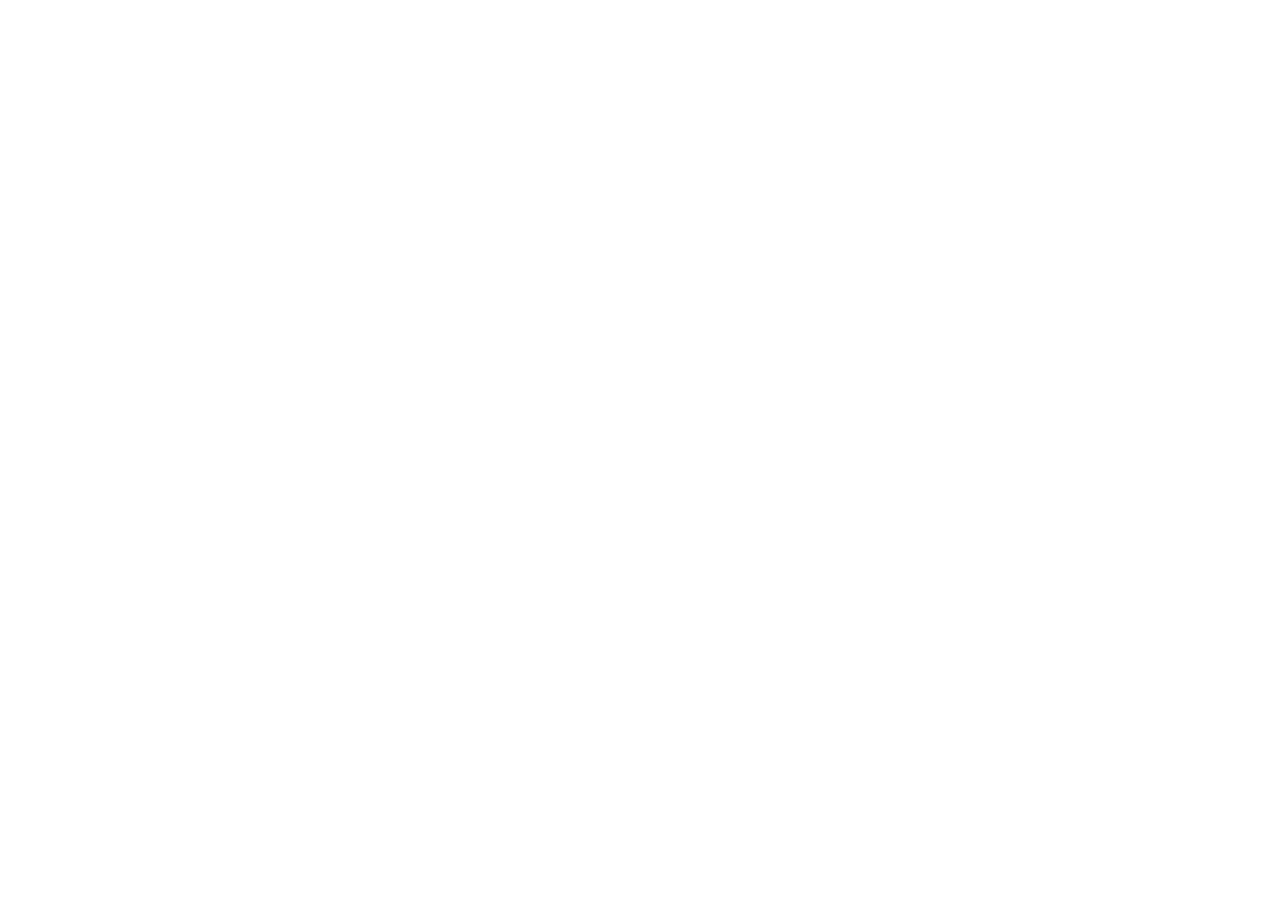
==== index.html @ d8bc6f95 "Deploy canvas prototype" ====
<!doctype html>
<html lang="zh-CN">
  <head>
    <meta charset="UTF-8" />
    <meta name="viewport" content="width=device-width, initial-scale=1.0" />
    <title>画布 2 期 · React 工作台原型</title>
    <meta name="description" content="画布 2 期高保真 React 原型" />
    <script type="module" crossorigin src="/canvas-v2-react-workbench-pages/assets/index-BfVhl6rV.js"></script>
    <link rel="stylesheet" crossorigin href="/canvas-v2-react-workbench-pages/assets/index-CWLqQae0.css">
  </head>
  <body>
    <div id="root"></div>
  </body>
</html>
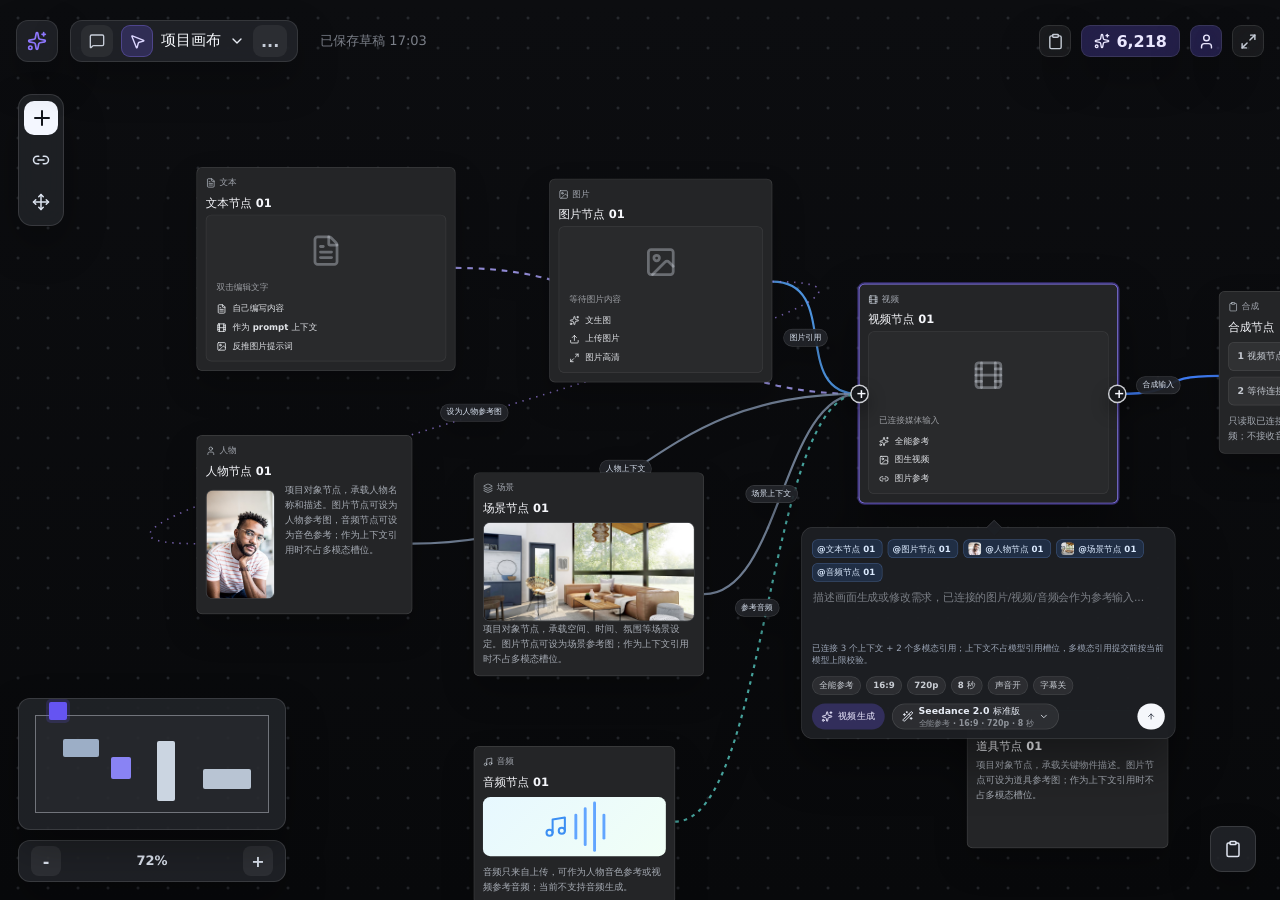
==== commit b9cd2ef3: "Update canvas workbench prototype" ====
--- a/index.html
+++ b/index.html
@@ -5,8 +5,8 @@
     <meta name="viewport" content="width=device-width, initial-scale=1.0" />
     <title>画布 2 期 · React 工作台原型</title>
     <meta name="description" content="画布 2 期高保真 React 原型" />
-    <script type="module" crossorigin src="/canvas-v2-react-workbench-pages/assets/index-BfVhl6rV.js"></script>
-    <link rel="stylesheet" crossorigin href="/canvas-v2-react-workbench-pages/assets/index-CWLqQae0.css">
+    <script type="module" crossorigin src="/assets/index-BHJrNZC6.js"></script>
+    <link rel="stylesheet" crossorigin href="/assets/index-3wRZUeQw.css">
   </head>
   <body>
     <div id="root"></div>
--- a/assets/index-3wRZUeQw.css
+++ b/assets/index-3wRZUeQw.css
@@ -0,0 +1 @@
+:root{color:#172033;background:#f4f8ff;font-family:Inter,PingFang SC,Microsoft YaHei,system-ui,-apple-system,sans-serif;font-synthesis:none;text-rendering:geometricPrecision;-webkit-font-smoothing:antialiased}*{box-sizing:border-box}body{margin:0;overflow:hidden}button,textarea{font:inherit}button{border:0;cursor:pointer}.app-shell{width:100vw;height:100vh;background:radial-gradient(circle at 20px 20px,rgba(126,150,184,.18) 1.5px,transparent 2px) 0 0 / 34px 34px,linear-gradient(180deg,#f9fbff,#f4f8ff 52%,#eef5ff);overflow:hidden}.node-sidebar{position:fixed;z-index:60;inset:0 auto 0 0;width:256px;display:flex;flex-direction:column;padding:14px 12px;color:#dbe5f3;background:#171c26f5;border-right:1px solid rgba(255,255,255,.08);box-shadow:18px 0 42px #1b233129}.sidebar-head{display:flex;align-items:center;gap:10px;min-height:46px}.sidebar-logo{display:grid;place-items:center;width:36px;height:36px;border-radius:10px;color:#fff;background:linear-gradient(135deg,#8a6aff,#4f8bf5)}.sidebar-head strong,.sidebar-head span{display:block}.sidebar-head strong{color:#fff;font-size:14px}.sidebar-head span{margin-top:2px;color:#8996ac;font-size:12px}.sidebar-tabs{display:grid;grid-template-columns:1fr 1fr;gap:6px;margin:12px 0;padding:4px;border-radius:10px;background:#ffffff0f}.sidebar-tabs button{height:30px;border-radius:8px;color:#aeb9cc;background:transparent;font-weight:800}.sidebar-tabs button.active{color:#fff;background:#ffffff21}.sidebar-filter{display:flex;align-items:center;gap:8px;height:34px;color:#8996ac;font-size:12px}.sidebar-filter span{flex:1;font-weight:800}.sidebar-filter button{display:grid;place-items:center;min-width:28px;height:28px;border-radius:8px;color:#cbd5e1;background:#ffffff0f;font-size:12px;font-weight:800}.node-list{display:grid;gap:4px;min-height:0;overflow:auto;padding:6px 0}.node-list-group{display:grid;gap:4px;padding:6px 0 10px;border-bottom:1px solid rgba(255,255,255,.08)}.node-list-group:last-child{border-bottom:0}.node-list-group header{display:flex;align-items:center;justify-content:space-between;gap:8px;min-height:26px;padding:0 8px;color:#7f8ba2}.node-list-group header strong{color:#d8e2f0;font-size:12px}.node-list-group header small{min-width:0;overflow:hidden;white-space:nowrap;text-overflow:ellipsis;font-size:11px}.node-list button{display:flex;align-items:center;gap:9px;min-height:38px;padding:0 10px;border-radius:9px;color:#cbd5e1;background:transparent;text-align:left;font-size:13px;font-weight:800}.node-list button span{min-width:0;overflow:hidden;white-space:nowrap;text-overflow:ellipsis}.node-list button:hover{background:#ffffff14}.node-list button.active{color:#fff;background:#685cff47}.sidebar-foot{margin-top:auto;padding:12px 4px 4px;color:#8996ac;font-size:12px;text-align:right}.top-bar{position:fixed;z-index:50;top:16px;left:274px;right:18px;height:46px;display:flex;align-items:center;gap:12px;pointer-events:none}.brand-mark,.top-actions button,.project-switcher,.saved-state{pointer-events:auto}.brand-mark{display:grid;place-items:center;width:42px;height:42px;border-radius:12px;color:#7758ff;background:#ffffffe6;border:1px solid rgba(203,213,229,.86);box-shadow:0 12px 30px #5d759a1f}.project-switcher{display:flex;align-items:center;gap:8px;height:42px;padding:4px 10px;border-radius:12px;color:#23324c;background:#ffffffeb;border:1px solid rgba(203,213,229,.95);box-shadow:0 12px 30px #526a8f1a}.project-switcher strong{max-width:280px;white-space:nowrap;overflow:hidden;text-overflow:ellipsis;font-size:15px;font-weight:700}.project-switcher button,.top-actions button{display:grid;place-items:center;height:32px;min-width:32px;border-radius:9px;color:#64748b;background:#f8fbff}.project-switcher .canvas-active{color:#5f48ed;background:#eef0ff;box-shadow:inset 0 0 0 1px #d6dcff}.project-switcher .more{padding:0 8px;font-weight:700}.saved-state{padding:0 10px;color:#91a0b8;font-size:13px}.top-actions{margin-left:auto;display:flex;align-items:center;gap:10px;pointer-events:auto}.top-actions button{background:#fffffff0;border:1px solid rgba(203,213,229,.9);box-shadow:0 12px 26px #526a8f1a}.top-actions .credit{display:flex;gap:6px;min-width:92px;padding:0 12px;color:#7659f6;font-weight:700}.top-actions .avatar{color:#fff;background:linear-gradient(135deg,#8a6aff,#6d48ec)}.canvas-shell{position:fixed;inset:0;overflow:auto}.canvas-world{position:relative;margin:96px 0 0 336px}.create-button{position:fixed;z-index:40;left:282px;top:114px;display:grid;place-items:center;width:48px;height:48px;border-radius:14px;color:#fff;background:#3076e5;box-shadow:0 18px 38px #3076e547}.edge-layer,.edge-actions{position:absolute;inset:0;overflow:visible}.edge-layer{z-index:1;pointer-events:none}.edge-actions{z-index:8;pointer-events:none}.edge-path{fill:none;stroke:#93a5c4;stroke-width:2.1;opacity:.68;filter:drop-shadow(0 6px 12px rgba(84,99,127,.12))}.edge-path.context{stroke:#86a0c5}.edge-path.prompt{stroke:#7f8cff;stroke-dasharray:8 8}.edge-path.reference{stroke:#5fa8ff}.edge-path.object-link{stroke:#a98cff;stroke-dasharray:2 8}.edge-path.video-reference{stroke:#5fa8ff;stroke-dasharray:10 6}.edge-path.audio{stroke:#56b8bd;stroke-dasharray:5 7}.edge-path.compose{stroke:#557ee8;stroke-width:3}.edge-path.is-related{opacity:1;stroke-width:3}.edge-chip{position:absolute;display:inline-flex;align-items:center;gap:6px;transform:translate(-50%,-50%);pointer-events:none}.edge-chip span{max-width:128px;padding:4px 8px;border-radius:999px;color:#42536d;background:#fffffff0;border:1px solid #c8d5ea;box-shadow:0 10px 24px #4f699124;font-size:11px;font-weight:800;overflow:hidden;white-space:nowrap;text-overflow:ellipsis}.edge-action{position:static;display:grid;place-items:center;width:22px;height:22px;margin:0;border-radius:999px;color:#52709a;background:#fffffff5;border:1px solid #c8d5ea;box-shadow:0 10px 24px #4f699124;pointer-events:auto;opacity:0;transition:opacity .15s ease,transform .15s ease}.canvas-world:hover .edge-action{opacity:1}.edge-action:hover{transform:scale(1.12);color:#e25050}.canvas-node{position:absolute;z-index:10;min-height:218px;padding:14px;border-radius:12px;background:#fffffff5;border:1px solid rgba(203,213,229,.95);box-shadow:0 18px 40px #576b8b21;transition:box-shadow .18s ease,transform .18s ease,border-color .18s ease}.canvas-node:hover{transform:translateY(-1px);box-shadow:0 24px 50px #576b8b2e}.canvas-node.selected{border-color:#6a5cff;box-shadow:0 0 0 2px #6a5cff29,0 24px 58px #576b8b33}.canvas-node.text{min-height:250px}.canvas-node.text.editing{background:#151617;border-color:#ffffffb8;box-shadow:0 0 0 2px #ffffff29,0 24px 58px #1b202b42}.canvas-node.text.editing header,.canvas-node.text.editing h3,.canvas-node.text.editing .node-type{color:#edf2f7}.canvas-node.text.editing .node-meta span{color:#c7d2e3;background:#ffffff1a}.canvas-node.connecting{border-color:#3076e5;box-shadow:0 0 0 3px #3076e52e,0 24px 58px #576b8b33}.canvas-node header{display:flex;align-items:center;justify-content:space-between;gap:10px;color:#5e6d86;font-size:12px;font-weight:700}.node-type{display:flex;align-items:center;gap:5px;color:#5e54e8}.canvas-node header button{color:#9ba8bb;background:transparent;font-size:12px}.canvas-node h3{margin:10px 0 7px;color:#172033;font-size:17px;line-height:1.2;font-weight:800;letter-spacing:0}.canvas-node p{margin:0;color:#59677f;font-size:13px;line-height:1.62;white-space:pre-wrap}.text-body{min-height:96px}.text-node-toolbar{position:absolute;z-index:20;left:10px;top:-48px;display:flex;align-items:center;gap:6px;height:38px;padding:4px;border-radius:11px;color:#eef4ff;background:#1e2128f0;border:1px solid rgba(255,255,255,.12);box-shadow:0 18px 44px #1f293738}.text-node-toolbar.rich{left:50%;top:-58px;height:44px;transform:translate(-50%);padding:5px 8px;border-radius:12px}.text-node-toolbar button{display:inline-flex;align-items:center;gap:5px;height:30px;min-width:30px;padding:0 9px;border-radius:8px;color:#eef4ff;background:transparent;font-size:12px;font-weight:800}.text-node-toolbar button:hover{background:#ffffff1f}.text-node-toolbar.rich button{justify-content:center;color:#d5d9e1}.text-node-toolbar.rich button:nth-child(2),.text-node-toolbar.rich button:nth-child(3),.text-node-toolbar.rich button:nth-child(4){font-family:ui-sans-serif,system-ui,sans-serif;font-size:13px}.text-node-toolbar .tone-dot span{display:block;width:12px;height:12px;border-radius:999px;background:linear-gradient(135deg,#ef4444,#111827)}.text-node-editor{width:100%;min-height:150px;resize:vertical;outline:none;padding:12px 13px;border-radius:10px;color:#fff;background:#202223;border:1px solid rgba(255,255,255,.22);box-shadow:inset 0 1px 2px #0000001f;font-size:18px;line-height:1.58;font-weight:650}.text-node-editor:focus{border-color:#fff9;background:#202223}.canvas-node small{display:inline-flex;margin-top:12px;padding:5px 10px;border-radius:999px;color:#725df4;background:#f0efff;font-size:12px;font-weight:700}.node-meta{display:flex;flex-wrap:wrap;gap:6px;margin:0 0 10px}.node-meta span{display:inline-flex;align-items:center;min-height:22px;padding:3px 8px;border-radius:999px;color:#6c7890;background:#f3f6fb;font-size:11px;font-weight:700}.node-image{display:block;width:100%;height:148px;margin-top:10px;object-fit:cover;border-radius:10px;background:#edf2f8}.character .node-image{float:left;width:96px;height:172px;margin:10px 14px 8px 0}.scene .node-image{height:160px}.project{min-height:460px}.project h3{font-size:18px}.project p{font-size:13px;line-height:1.72}.outline,.script,.shot,.world{min-height:236px}.script{background:#fffffffa}.image{min-height:292px}.video{min-height:208px}.audio-preview{display:flex;align-items:center;justify-content:center;gap:9px;height:82px;margin:12px 0;color:#3c8ff3;border-radius:10px;background:linear-gradient(135deg,#e7f8ff,#f1fff6)}.audio-preview span{width:4px;height:36px;border-radius:999px;background:#61a5ff}.audio-preview span:nth-child(3){height:54px}.audio-preview span:nth-child(4){height:70px}.compose-preview{display:grid;gap:8px;margin:12px 0}.compose-preview span{padding:10px 12px;border-radius:8px;color:#465873;background:#f3f7fc;border:1px solid #e0e8f3;font-size:13px;font-weight:700}.port{position:absolute;top:calc(50% - 8px);width:16px;height:16px;border-radius:50%;background:#fff;border:2px solid #9cb0ce;box-shadow:0 6px 12px #536a8c2e}.port:after{content:"";position:absolute;inset:4px;border-radius:50%;background:#6f7f98}.port.in{left:-8px}.port.out{right:-8px}.port:hover{border-color:#5d54f2}.port:hover:after{background:#5d54f2}.agent-panel{position:absolute;z-index:35;width:520px;min-height:178px;padding:14px 14px 12px;border-radius:16px;background:#fffffffa;border:1px solid rgba(203,213,229,.96);box-shadow:0 28px 72px #3a4e702e}.agent-anchor{position:absolute;top:-8px;left:50%;width:16px;height:16px;transform:rotate(45deg);background:#fff;border-left:1px solid rgba(203,213,229,.96);border-top:1px solid rgba(203,213,229,.96)}.agent-input-box{min-height:86px;margin-bottom:10px;padding:2px 0}.agent-inline-mentions{display:flex;flex-wrap:wrap;gap:7px;margin-bottom:8px}.agent-inline-mentions span{display:inline-flex;align-items:center;gap:6px;max-width:142px;min-height:26px;padding:0 9px 0 6px;border-radius:8px;color:#244d8f;background:#eaf2ff;border:1px solid #c9dcff;font-size:12px;font-weight:800;overflow:hidden;white-space:nowrap;text-overflow:ellipsis}.agent-inline-mentions img{flex:0 0 auto;width:18px;height:18px;border-radius:5px;object-fit:cover;background:#ffffff1f}.agent-panel textarea{width:100%;height:68px;resize:none;outline:none;border:0;color:#25344c;background:transparent;font-size:15px;line-height:1.55}.agent-panel textarea::placeholder{color:#98a5b8}.agent-rule-note{margin:4px 0 0;color:#6d7d95;font-size:12px;line-height:1.45}.agent-quick-actions{display:flex;flex-wrap:wrap;gap:8px;margin:0 0 12px}.agent-quick-actions:empty{display:none}.agent-quick-actions button{min-height:28px;padding:0 10px;border-radius:999px;color:#52637e;background:#f2f6fb;border:1px solid #dce6f3;font-size:12px;font-weight:700}.agent-quick-actions button:hover{color:#4d46e8;background:#efefff;border-color:#cfcfff}.agent-panel footer{display:flex;align-items:center;gap:10px}.agent-panel footer button{display:inline-flex;align-items:center;gap:7px;min-height:36px;padding:0 13px;border-radius:999px;font-size:13px;font-weight:800}.agent-mode{color:#4d46e8;background:#f0efff}.model-pref{color:#52637e;background:#f3f6fb;border:1px solid #dce6f3}.send{margin-left:auto;width:38px;justify-content:center;color:#fff;background:#111827}.model-drawer{position:fixed;z-index:80;left:50%;bottom:42px;display:grid;grid-template-columns:190px 1fr;width:min(860px,calc(100vw - 48px));min-height:382px;overflow:hidden;transform:translate(-50%);border-radius:16px;background:#fffffffa;border:1px solid #c9d7ea;box-shadow:0 36px 90px #3d53763d}.model-drawer nav{display:grid;align-content:start;gap:10px;padding:22px 16px;background:#f3f7fc;border-right:1px solid #d7e1ef}.model-drawer nav button{height:44px;border-radius:9px;color:#52637e;background:transparent;text-align:left;padding:0 14px;font-weight:800}.model-drawer nav button.active{color:#245feb;background:#fff;box-shadow:inset 0 0 0 2px #222}.model-drawer section{position:relative;padding:22px 28px 24px}.drawer-close{position:absolute;right:18px;top:16px;display:grid;place-items:center;width:32px;height:32px;border-radius:9px;color:#64748b;background:#f2f6fb}.model-drawer h2{margin:0 0 6px;font-size:19px}.model-drawer p{margin:0 42px 18px 0;color:#61708a;font-size:13px;line-height:1.5}.model-list{display:grid;grid-template-columns:repeat(2,minmax(160px,1fr));gap:10px;margin-bottom:18px}.model-list button,.param-row button{min-height:38px;padding:0 14px;border-radius:9px;color:#52637e;background:#f1f6fb;border:1px solid #d8e3f2;font-weight:800}.model-list button.selected,.param-row button.selected{color:#fff;background:#2f76e5;border-color:#2f76e5}.param-list{display:grid;gap:12px}.param-row{display:grid;grid-template-columns:116px 1fr;gap:14px;align-items:center;padding:12px;border-radius:12px;background:#fbfdff;border:1px solid #e0e8f3}.param-row label{color:#34455f;font-size:13px;font-weight:800}.param-row div{display:flex;flex-wrap:wrap;gap:8px}.no-param{padding:18px;border-radius:12px;color:#52637e;background:#f4f8fd;border:1px solid #dce6f3;font-weight:700}.floating-menu{position:fixed;z-index:100;min-width:244px;padding:10px;border-radius:14px;background:#2a2c30f0;border:1px solid rgba(255,255,255,.1);box-shadow:0 28px 72px #151b265c;color:#fff}.floating-menu strong,.floating-menu small{display:block;padding:8px 10px;color:#d8dce5;font-size:12px}.floating-menu button{display:flex;align-items:center;gap:12px;width:100%;min-height:38px;padding:0 10px;border-radius:8px;color:#f4f6fb;background:transparent;text-align:left;font-weight:700}.floating-menu button:hover{background:#ffffff1a}.floating-menu button span{margin-left:auto;color:#bfc5d1;font-family:ui-monospace,SFMono-Regular,Menlo,Consolas,monospace}.floating-menu button.danger{color:#ffb7b7}.floating-menu hr{border:0;height:1px;margin:8px -10px;background:#ffffff1f}.menu-grid{display:grid;grid-template-columns:repeat(2,minmax(0,1fr));gap:6px}.menu-grid button{min-height:42px;background:#ffffff0f}.menu-grid.upload button{color:#cfddff}.minimap{position:fixed;z-index:40;left:278px;bottom:22px;display:grid;gap:10px}.mini-canvas{position:relative;width:268px;height:132px;border-radius:12px;background:#ffffffd1;border:1px solid rgba(203,213,229,.95);box-shadow:0 18px 42px #445d8124}.mini-canvas:before{content:"";position:absolute;inset:16px;border:1px solid #9fb0c9;background:#f7f9fc}.mini-node,.mini-selected{position:absolute;display:block;border-radius:2px}.mini-node.a{left:44px;top:40px;width:36px;height:18px;background:#9caec6}.mini-node.b{left:92px;top:58px;width:20px;height:22px;background:#8983f4}.mini-node.c{left:138px;top:42px;width:18px;height:60px;background:#cbd5e1}.mini-node.d{left:184px;top:70px;width:48px;height:20px;background:#b8c4d3}.mini-selected{width:18px;height:18px;margin:-9px 0 0 -9px;background:#6554f2;box-shadow:0 0 0 3px #6554f22e}.zoom{display:flex;align-items:center;gap:8px;width:268px;height:42px;padding:0 12px;border-radius:12px;background:#ffffffeb;border:1px solid rgba(203,213,229,.95);box-shadow:0 12px 32px #445d811f}.zoom button{display:grid;place-items:center;width:30px;height:30px;border-radius:8px;color:#60708c;background:#f2f6fb;font-weight:900}.zoom strong{flex:1;text-align:center;color:#60708c;font-size:13px}.corner-calendar{position:fixed;right:24px;bottom:28px;display:grid;place-items:center;width:46px;height:46px;border-radius:12px;color:#6f59f5;background:#fffffff5;border:1px solid rgba(203,213,229,.95);box-shadow:0 12px 32px #445d8126}.toast{position:fixed;z-index:120;left:50%;top:74px;transform:translate(-50%);max-width:720px;padding:10px 16px;border-radius:999px;color:#36455c;background:#fffffff5;border:1px solid rgba(203,213,229,.95);box-shadow:0 16px 42px #445d8129;font-size:13px;font-weight:700}@media(max-width:900px){.top-bar{right:10px;left:86px}.node-sidebar{width:72px;padding:12px 8px}.sidebar-head div:not(.sidebar-logo),.sidebar-tabs,.sidebar-filter,.sidebar-foot,.node-list button span{display:none}.node-list button{justify-content:center;padding:0}.saved-state{display:none}.project-switcher strong{max-width:138px}.canvas-world{margin-left:86px}.create-button{left:18px}.minimap{left:86px}.agent-panel{width:420px}.model-drawer{grid-template-columns:1fr;bottom:20px}.model-drawer nav{grid-template-columns:repeat(3,1fr);display:grid;border-right:0;border-bottom:1px solid #d7e1ef}}:root{color:#e8ecf4;background:#08090b}.app-shell{background:radial-gradient(circle at 18px 18px,rgba(152,161,176,.18) 1.2px,transparent 1.8px) 0 0 / 30px 30px,linear-gradient(180deg,#0c0d10,#08090b)}.node-sidebar{display:none}.top-bar{left:16px;right:16px;top:18px}.brand-mark,.project-switcher,.top-actions button{color:#e9edf6;background:#222429e0;border-color:#ffffff1a;box-shadow:0 18px 42px #00000047;-webkit-backdrop-filter:blur(18px);backdrop-filter:blur(18px)}.brand-mark{color:#8f78ff}.project-switcher strong{color:#f5f7fb}.project-switcher button,.top-actions button{color:#c7cdd8;background:#ffffff0f}.project-switcher .canvas-active{color:#dcd6ff;background:#735bff38;box-shadow:inset 0 0 0 1px #8e7aff52}.saved-state{color:#d3dae88f}.top-actions .credit,.top-actions .avatar{color:#ebe8ff;background:#735bff3d}.canvas-world{margin:98px 0 0 74px}.edge-path{stroke:#b8c0cdb8;stroke-width:2.2;opacity:.72;filter:drop-shadow(0 8px 18px rgba(0,0,0,.42))}.edge-path.context{stroke:#91a4bebd}.edge-path.prompt{stroke:#aea5ffd1}.edge-path.reference{stroke:#59a9ffdb}.edge-path.object-link{stroke:#af90ffe6;stroke-dasharray:2 8}.edge-path.video-reference{stroke:#59a9ffe0;stroke-dasharray:10 6}.edge-path.audio{stroke:#53c0b8d6;stroke-dasharray:5 7}.edge-path.compose{stroke:#3f7cf3;stroke-width:3.2}.edge-chip span{color:#dbe4f2;background:#23252af0;border-color:#ffffff1f;box-shadow:0 16px 34px #00000047}.edge-action{color:#e9edf6;background:#23252af5;border-color:#ffffff24;box-shadow:0 16px 34px #00000047}.canvas-node{min-height:192px;padding:12px;border-radius:8px;color:#e9edf6;background:#242527;border-color:#ffffff1f;box-shadow:0 22px 46px #0000003d}.canvas-node:hover{transform:translateY(-1px);border-color:#ffffff47;box-shadow:0 28px 58px #00000057}.canvas-node.selected{border-color:#9182fff0;box-shadow:0 0 0 2px #7c66ff6b,0 30px 66px #00000061}.canvas-node.connecting{border-color:#f1f5ff;box-shadow:0 0 0 2px #ffffff57,0 30px 66px #00000061}.canvas-node header{color:#e8ecf49e}.node-type{color:#d1d7e2b8}.canvas-node header button{color:#d1d7e2b8}.canvas-node h3{color:#f6f7fb;font-size:16px}.canvas-node p{color:#dce2eeb3}.node-meta span,.canvas-node small{color:#e1e5eeb8;background:#ffffff12}.node-image{background-color:#303236;border:1px solid rgba(255,255,255,.08)}.character .node-image{height:152px}.scene .node-image{height:138px}.compose-preview span{color:#e6ebf4d1;background:#ffffff0f;border-color:#ffffff1a}.port{top:calc(50% - 13px);display:grid;place-items:center;width:26px;height:26px;color:#f7f9ff;background:#16181c;border:2px solid rgba(245,247,252,.82);box-shadow:0 12px 24px #0000005c;opacity:0;transition:opacity .14s ease,transform .14s ease,border-color .14s ease}.port:before{content:"+";line-height:1;font-size:18px;font-weight:700}.port:after{display:none}.port.in{left:-13px}.port.out{right:-13px}.canvas-node:hover .port,.canvas-node.selected .port,.canvas-node.connecting .port{opacity:1}.port:hover{transform:scale(1.08);border-color:#9f93ff}.text-node-toolbar,.text-node-toolbar button{color:#eef2f8}.text-node-toolbar button:hover{background:#ffffff1a}.agent-panel{width:520px;color:#eef2f8;background:#1d1f24f7;border-color:#ffffff1f;box-shadow:0 28px 72px #0000006b}.agent-anchor{background:#1d1f24f7;border-color:#ffffff1f}.agent-panel textarea{color:#f2f5fb}.agent-inline-mentions span{color:#dbeafe;background:#3b82f629;border-color:#7dadff42}.agent-panel textarea::placeholder{color:#dfe5f17a}.agent-rule-note{color:#9ba5b6}.agent-quick-actions button,.model-pref{color:#e8edf6;background:#ffffff12;border-color:#ffffff1f}.agent-mode{color:#edeaff;background:#705cff42}.send{color:#111827;background:#f5f7fb}.bottom-toolbar{position:fixed;z-index:45;left:50%;bottom:16px;display:flex;align-items:center;gap:12px;transform:translate(-50%);pointer-events:none}.bottom-toolbar>*{pointer-events:auto}.menu-list{display:grid;gap:4px}.menu-list.compact,.menu-list.upload{margin-bottom:2px}.menu-list button svg:first-child:not(:last-child){opacity:.9}.minimap{left:18px;bottom:18px}.mini-canvas,.zoom{background:#222429e6;border-color:#ffffff1f;box-shadow:0 18px 42px #00000047}.mini-canvas:before{border-color:#d1d7e270;background:#ffffff08}.zoom button{color:#dce3ef;background:#ffffff12}.zoom strong{color:#dce3ef}.corner-calendar{color:#dfe4ef;background:#222429e6;border-color:#ffffff1f;box-shadow:0 18px 42px #00000047}.toast{color:#e8edf6;background:#222429f5;border-color:#ffffff1f;box-shadow:0 18px 42px #00000047}.model-drawer{color:#162033}.model-drawer.text-only{grid-template-columns:190px 1fr;min-height:268px}.model-list.single{grid-template-columns:1fr;max-width:420px}.canvas-tool-rail{left:18px;top:94px;bottom:auto;flex-direction:column;gap:8px;width:46px;padding:6px;transform:none;border-radius:14px;background:#222429d1;border:1px solid rgba(255,255,255,.12);box-shadow:0 18px 42px #00000047;-webkit-backdrop-filter:blur(18px);backdrop-filter:blur(18px)}.canvas-tool-rail .create-button,.canvas-tool-rail button{position:static;display:grid;place-items:center;width:34px;height:34px;border-radius:10px;color:#dce3ef;background:transparent;box-shadow:none}.canvas-tool-rail .create-button{color:#12151b;background:#f4f7ff}.canvas-tool-rail button:hover{background:#ffffff1a}.node-empty-state{display:grid;gap:12px;min-height:174px;padding:18px 14px 12px;border-radius:8px;color:#ecf0f8d1;background:#ffffff06;border:1px solid rgba(255,255,255,.08)}.node-empty-state .empty-icon{display:grid;place-items:center;min-height:62px;color:#dee4ee5c}.node-empty-state.video .empty-icon{min-height:84px}.node-empty-state strong{color:#edf1f894;font-size:12px}.empty-try-list{display:grid;gap:9px}.empty-try-list span{display:inline-flex;align-items:center;gap:8px;color:#f5f7fce6;font-size:12px;font-weight:800}.agent-setting-strip{display:flex;flex-wrap:wrap;gap:7px;margin:0 0 12px}.agent-setting-strip span{display:inline-flex;align-items:center;min-height:26px;padding:0 9px;border-radius:999px;color:#ecf0f8d1;background:#ffffff12;border:1px solid rgba(255,255,255,.1);font-size:12px;font-weight:800}.agent-setting-strip span.mention{color:#dbeafe;background:#3b82f629;border-color:#7dadff42}.model-pref{max-width:236px;border-radius:12px}.model-pref span{display:grid;gap:1px;min-width:0;text-align:left}.model-pref strong,.model-pref small{min-width:0;overflow:hidden;white-space:nowrap;text-overflow:ellipsis}.model-pref small{color:#e2e8f28a;font-size:11px;font-weight:700}.model-drawer,.model-drawer.text-only{bottom:46px;display:grid;grid-template-columns:164px minmax(420px,1fr);width:min(900px,calc(100vw - 48px));min-height:420px;color:#edf2fb;background:#1c1e23fa;border-color:#ffffff24;box-shadow:0 36px 90px #0000007a}.model-drawer.text-only{width:min(660px,calc(100vw - 48px));min-height:318px}.model-drawer .model-tabs{display:grid;align-content:start;gap:10px;padding:22px 14px;background:#ffffff0b;border-right:1px solid rgba(255,255,255,.1)}.model-drawer .model-tabs button{height:42px;border-radius:9px;color:#e0e6f1b8;background:transparent;text-align:left;padding:0 12px;font-weight:800}.model-drawer .model-tabs button.active{color:#fff;background:#ffffff14;box-shadow:inset 0 0 0 1px #ffffffad}.model-drawer-body{display:grid;grid-template-columns:minmax(250px,.85fr) minmax(360px,1.15fr);min-width:0}.model-drawer.text-only .model-drawer-body{grid-template-columns:1fr}.model-column,.param-column{position:relative;min-width:0;padding:22px 24px}.param-column{border-left:1px dashed rgba(255,255,255,.16)}.drawer-kicker,.param-title span{display:block;color:#d9e0ec85;font-size:12px;font-weight:800}.model-drawer h2{color:#f7f9ff}.model-drawer p{margin-right:42px;color:#e1e7f29e}.model-list{grid-template-columns:1fr}.model-list button{display:grid;gap:3px;justify-items:start;min-height:54px;color:#ecf1f9c7;background:#ffffff0f;border-color:#ffffff1a;text-align:left}.model-list button strong{color:#f8faff}.model-list button small{color:#e1e7f280;font-size:12px}.model-list button.selected{color:#fff;background:#6f5bff2e;border-color:#8f7dffe6;box-shadow:inset 0 0 0 1px #8f7dff57}.param-title{display:grid;gap:4px;margin-bottom:14px}.param-title strong{color:#f7f9ff;font-size:16px}.param-list{gap:10px}.param-row{grid-template-columns:100px 1fr;background:#ffffff09;border-color:#ffffff1a}.param-row label{color:#ebf0f8c7}.param-row button{color:#e8eef8b8;background:#ffffff12;border-color:#ffffff1a}.param-row button.selected{color:#111827;background:#f4f7ff;border-color:#f4f7ff}
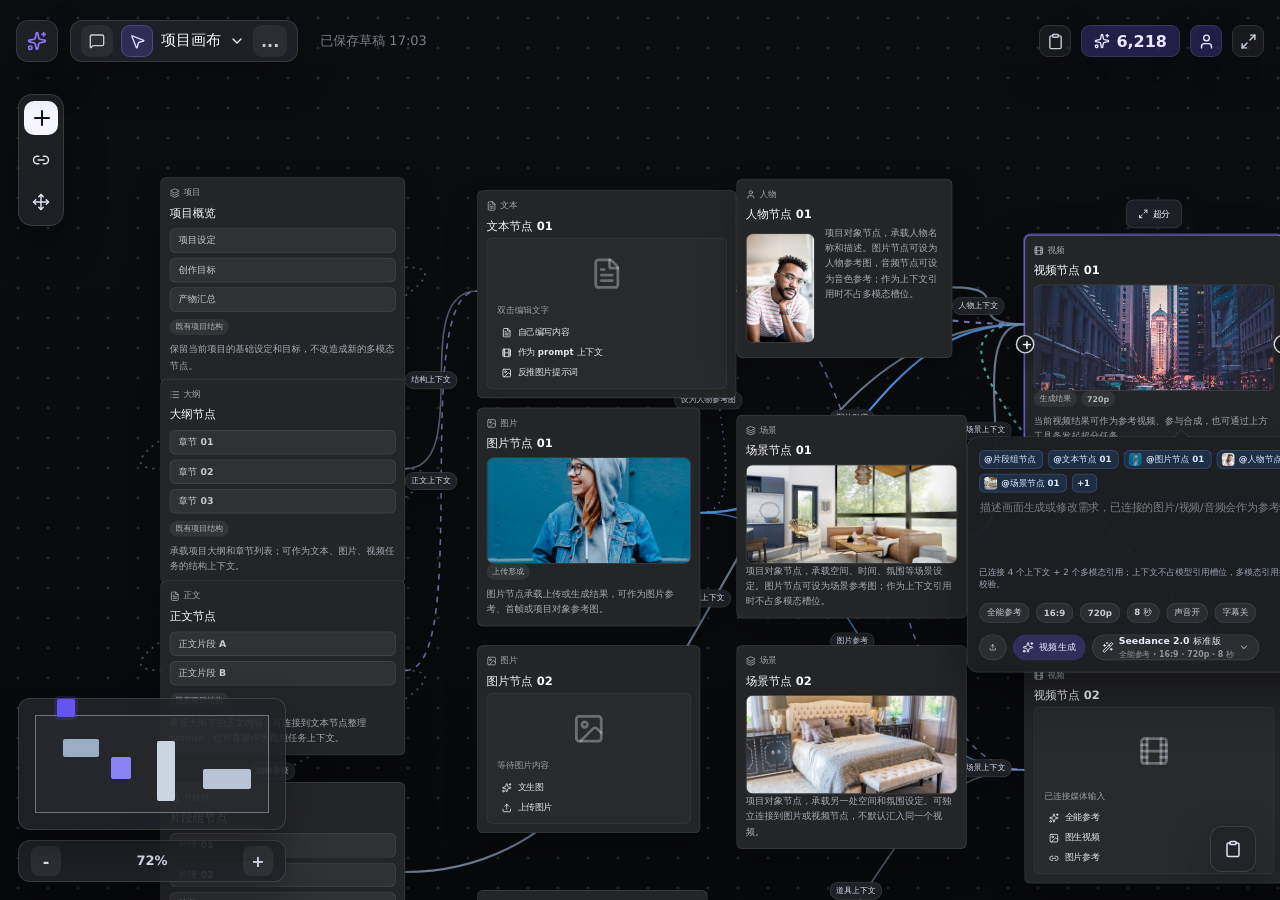
==== commit 81988e77: "Deploy updated canvas workbench prototype" ====
--- a/index.html
+++ b/index.html
@@ -5,8 +5,8 @@
     <meta name="viewport" content="width=device-width, initial-scale=1.0" />
     <title>画布 2 期 · React 工作台原型</title>
     <meta name="description" content="画布 2 期高保真 React 原型" />
-    <script type="module" crossorigin src="/assets/index-BHJrNZC6.js"></script>
-    <link rel="stylesheet" crossorigin href="/assets/index-3wRZUeQw.css">
+    <script type="module" crossorigin src="./assets/index-DQ-RVOvU.js"></script>
+    <link rel="stylesheet" crossorigin href="./assets/index-DL63dIzN.css">
   </head>
   <body>
     <div id="root"></div>
--- a/assets/index-DL63dIzN.css
+++ b/assets/index-DL63dIzN.css
@@ -0,0 +1 @@
+:root{color:#172033;background:#f4f8ff;font-family:Inter,PingFang SC,Microsoft YaHei,system-ui,-apple-system,sans-serif;font-synthesis:none;text-rendering:geometricPrecision;-webkit-font-smoothing:antialiased}*{box-sizing:border-box}body{margin:0;overflow:hidden}button,textarea{font:inherit}button{border:0;cursor:pointer}.app-shell{width:100vw;height:100vh;background:radial-gradient(circle at 20px 20px,rgba(126,150,184,.18) 1.5px,transparent 2px) 0 0 / 34px 34px,linear-gradient(180deg,#f9fbff,#f4f8ff 52%,#eef5ff);overflow:hidden}.node-sidebar{position:fixed;z-index:60;inset:0 auto 0 0;width:256px;display:flex;flex-direction:column;padding:14px 12px;color:#dbe5f3;background:#171c26f5;border-right:1px solid rgba(255,255,255,.08);box-shadow:18px 0 42px #1b233129}.sidebar-head{display:flex;align-items:center;gap:10px;min-height:46px}.sidebar-logo{display:grid;place-items:center;width:36px;height:36px;border-radius:10px;color:#fff;background:linear-gradient(135deg,#8a6aff,#4f8bf5)}.sidebar-head strong,.sidebar-head span{display:block}.sidebar-head strong{color:#fff;font-size:14px}.sidebar-head span{margin-top:2px;color:#8996ac;font-size:12px}.sidebar-tabs{display:grid;grid-template-columns:1fr 1fr;gap:6px;margin:12px 0;padding:4px;border-radius:10px;background:#ffffff0f}.sidebar-tabs button{height:30px;border-radius:8px;color:#aeb9cc;background:transparent;font-weight:800}.sidebar-tabs button.active{color:#fff;background:#ffffff21}.sidebar-filter{display:flex;align-items:center;gap:8px;height:34px;color:#8996ac;font-size:12px}.sidebar-filter span{flex:1;font-weight:800}.sidebar-filter button{display:grid;place-items:center;min-width:28px;height:28px;border-radius:8px;color:#cbd5e1;background:#ffffff0f;font-size:12px;font-weight:800}.node-list{display:grid;gap:4px;min-height:0;overflow:auto;padding:6px 0}.node-list-group{display:grid;gap:4px;padding:6px 0 10px;border-bottom:1px solid rgba(255,255,255,.08)}.node-list-group:last-child{border-bottom:0}.node-list-group header{display:flex;align-items:center;justify-content:space-between;gap:8px;min-height:26px;padding:0 8px;color:#7f8ba2}.node-list-group header strong{color:#d8e2f0;font-size:12px}.node-list-group header small{min-width:0;overflow:hidden;white-space:nowrap;text-overflow:ellipsis;font-size:11px}.node-list button{display:flex;align-items:center;gap:9px;min-height:38px;padding:0 10px;border-radius:9px;color:#cbd5e1;background:transparent;text-align:left;font-size:13px;font-weight:800}.node-list button span{min-width:0;overflow:hidden;white-space:nowrap;text-overflow:ellipsis}.node-list button:hover{background:#ffffff14}.node-list button.active{color:#fff;background:#685cff47}.sidebar-foot{margin-top:auto;padding:12px 4px 4px;color:#8996ac;font-size:12px;text-align:right}.top-bar{position:fixed;z-index:50;top:16px;left:274px;right:18px;height:46px;display:flex;align-items:center;gap:12px;pointer-events:none}.brand-mark,.top-actions button,.project-switcher,.saved-state{pointer-events:auto}.brand-mark{display:grid;place-items:center;width:42px;height:42px;border-radius:12px;color:#7758ff;background:#ffffffe6;border:1px solid rgba(203,213,229,.86);box-shadow:0 12px 30px #5d759a1f}.project-switcher{display:flex;align-items:center;gap:8px;height:42px;padding:4px 10px;border-radius:12px;color:#23324c;background:#ffffffeb;border:1px solid rgba(203,213,229,.95);box-shadow:0 12px 30px #526a8f1a}.project-switcher strong{max-width:280px;white-space:nowrap;overflow:hidden;text-overflow:ellipsis;font-size:15px;font-weight:700}.project-switcher button,.top-actions button{display:grid;place-items:center;height:32px;min-width:32px;border-radius:9px;color:#64748b;background:#f8fbff}.project-switcher .canvas-active{color:#5f48ed;background:#eef0ff;box-shadow:inset 0 0 0 1px #d6dcff}.project-switcher .more{padding:0 8px;font-weight:700}.saved-state{padding:0 10px;color:#91a0b8;font-size:13px}.top-actions{margin-left:auto;display:flex;align-items:center;gap:10px;pointer-events:auto}.top-actions button{background:#fffffff0;border:1px solid rgba(203,213,229,.9);box-shadow:0 12px 26px #526a8f1a}.top-actions .credit{display:flex;gap:6px;min-width:92px;padding:0 12px;color:#7659f6;font-weight:700}.top-actions .avatar{color:#fff;background:linear-gradient(135deg,#8a6aff,#6d48ec)}.canvas-shell{position:fixed;inset:0;overflow:auto}.canvas-world{position:relative;margin:96px 0 0 336px}.create-button{position:fixed;z-index:40;left:282px;top:114px;display:grid;place-items:center;width:48px;height:48px;border-radius:14px;color:#fff;background:#3076e5;box-shadow:0 18px 38px #3076e547}.edge-layer,.edge-actions{position:absolute;inset:0;overflow:visible}.edge-layer{z-index:1;pointer-events:none}.edge-actions{z-index:8;pointer-events:none}.edge-path{fill:none;stroke:#93a5c4;stroke-width:2.1;opacity:.68;filter:drop-shadow(0 6px 12px rgba(84,99,127,.12))}.edge-path.context{stroke:#86a0c5}.edge-path.prompt{stroke:#7f8cff;stroke-dasharray:8 8}.edge-path.reference{stroke:#5fa8ff}.edge-path.object-link{stroke:#a98cff;stroke-dasharray:2 8}.edge-path.video-reference{stroke:#5fa8ff;stroke-dasharray:10 6}.edge-path.audio{stroke:#56b8bd;stroke-dasharray:5 7}.edge-path.compose{stroke:#557ee8;stroke-width:3}.edge-path.structure{stroke:#96a3b8;stroke-dasharray:3 7}.edge-path.is-related{opacity:1;stroke-width:3}.edge-chip{position:absolute;display:inline-flex;align-items:center;gap:6px;transform:translate(-50%,-50%);pointer-events:none}.edge-chip span{max-width:128px;padding:4px 8px;border-radius:999px;color:#42536d;background:#fffffff0;border:1px solid #c8d5ea;box-shadow:0 10px 24px #4f699124;font-size:11px;font-weight:800;overflow:hidden;white-space:nowrap;text-overflow:ellipsis}.edge-action{position:static;display:grid;place-items:center;width:22px;height:22px;margin:0;border-radius:999px;color:#52709a;background:#fffffff5;border:1px solid #c8d5ea;box-shadow:0 10px 24px #4f699124;pointer-events:auto;opacity:0;transition:opacity .15s ease,transform .15s ease}.canvas-world:hover .edge-action{opacity:1}.edge-action:hover{transform:scale(1.12);color:#e25050}.canvas-node{position:absolute;z-index:10;min-height:218px;padding:14px;border-radius:12px;background:#fffffff5;border:1px solid rgba(203,213,229,.95);box-shadow:0 18px 40px #576b8b21;cursor:grab;-webkit-user-select:none;user-select:none;transition:box-shadow .18s ease,transform .18s ease,border-color .18s ease}.canvas-node:active{cursor:grabbing}.canvas-node.locked{cursor:not-allowed}.canvas-node:hover{transform:translateY(-1px);box-shadow:0 24px 50px #576b8b2e}.canvas-node.selected{border-color:#6a5cff;box-shadow:0 0 0 2px #6a5cff29,0 24px 58px #576b8b33}.canvas-node.text{min-height:250px}.canvas-node.text.editing{background:#151617;border-color:#ffffffb8;box-shadow:0 0 0 2px #ffffff29,0 24px 58px #1b202b42}.canvas-node.text.editing header,.canvas-node.text.editing h3,.canvas-node.text.editing .node-type{color:#edf2f7}.canvas-node.text.editing .node-meta span{color:#c7d2e3;background:#ffffff1a}.canvas-node.connecting{border-color:#3076e5;box-shadow:0 0 0 3px #3076e52e,0 24px 58px #576b8b33}.canvas-node header{display:flex;align-items:center;justify-content:space-between;gap:10px;color:#5e6d86;font-size:12px;font-weight:700}.node-type{display:flex;align-items:center;gap:5px;color:#5e54e8}.canvas-node header button{color:#9ba8bb;background:transparent;font-size:12px}.canvas-node h3{margin:10px 0 7px;color:#172033;font-size:17px;line-height:1.2;font-weight:800;letter-spacing:0}.canvas-node p{margin:0;color:#59677f;font-size:13px;line-height:1.62;white-space:pre-wrap}.text-body{min-height:96px}.text-node-toolbar{position:absolute;z-index:20;left:10px;top:-48px;display:flex;align-items:center;gap:6px;height:38px;padding:4px;border-radius:11px;color:#eef4ff;background:#1e2128f0;border:1px solid rgba(255,255,255,.12);box-shadow:0 18px 44px #1f293738}.text-node-toolbar.rich{left:50%;top:-58px;height:44px;transform:translate(-50%);padding:5px 8px;border-radius:12px}.text-node-toolbar button{display:inline-flex;align-items:center;gap:5px;height:30px;min-width:30px;padding:0 9px;border-radius:8px;color:#eef4ff;background:transparent;font-size:12px;font-weight:800}.text-node-toolbar button:hover{background:#ffffff1f}.text-node-toolbar.rich button{justify-content:center;color:#d5d9e1}.text-node-toolbar.rich button:nth-child(2),.text-node-toolbar.rich button:nth-child(3),.text-node-toolbar.rich button:nth-child(4){font-family:ui-sans-serif,system-ui,sans-serif;font-size:13px}.text-node-toolbar .tone-dot span{display:block;width:12px;height:12px;border-radius:999px;background:linear-gradient(135deg,#ef4444,#111827)}.video-node-toolbar{position:absolute;z-index:22;left:50%;top:-50px;display:flex;align-items:center;min-height:38px;padding:4px;transform:translate(-50%);border-radius:11px;color:#eef4ff;background:#1e2128f0;border:1px solid rgba(255,255,255,.12);box-shadow:0 18px 44px #1f293738}.video-node-toolbar button{display:inline-flex;align-items:center;gap:6px;height:30px;padding:0 12px;border-radius:8px;color:#eef4ff;background:transparent;font-size:12px;font-weight:800}.video-node-toolbar button:hover{background:#ffffff1f}.text-node-editor{width:100%;min-height:150px;resize:vertical;outline:none;padding:12px 13px;border-radius:10px;color:#fff;background:#202223;border:1px solid rgba(255,255,255,.22);box-shadow:inset 0 1px 2px #0000001f;font-size:18px;line-height:1.58;font-weight:650}.text-node-editor:focus{border-color:#fff9;background:#202223}.canvas-node small{display:inline-flex;margin-top:12px;padding:5px 10px;border-radius:999px;color:#725df4;background:#f0efff;font-size:12px;font-weight:700}.node-meta{display:flex;flex-wrap:wrap;gap:6px;margin:0 0 10px}.node-meta span{display:inline-flex;align-items:center;min-height:22px;padding:3px 8px;border-radius:999px;color:#6c7890;background:#f3f6fb;font-size:11px;font-weight:700}.node-image{display:block;width:100%;height:148px;margin-top:10px;object-fit:cover;border-radius:10px;background:#edf2f8}.character .node-image{float:left;width:96px;height:172px;margin:10px 14px 8px 0}.scene .node-image,.prop .node-image{height:160px}.project{min-height:460px}.project h3{font-size:18px}.project p{font-size:13px;line-height:1.72}.outline,.script,.shot,.world{min-height:236px}.script{background:#fffffffa}.image{min-height:292px}.video{min-height:208px}.audio-preview{display:flex;align-items:center;justify-content:center;gap:9px;height:82px;margin:12px 0;color:#3c8ff3;border-radius:10px;background:linear-gradient(135deg,#e7f8ff,#f1fff6)}.audio-preview span{width:4px;height:36px;border-radius:999px;background:#61a5ff}.audio-preview span:nth-child(3){height:54px}.audio-preview span:nth-child(4){height:70px}.compose-preview{display:grid;gap:8px;margin:12px 0}.structure-preview{display:grid;gap:7px;margin:12px 0 10px}.structure-preview span{display:flex;align-items:center;min-height:34px;padding:0 11px;border-radius:8px;color:#465873;background:#f3f7fc;border:1px solid #e0e8f3;font-size:13px;font-weight:700}.compose-preview span{padding:10px 12px;border-radius:8px;color:#465873;background:#f3f7fc;border:1px solid #e0e8f3;font-size:13px;font-weight:700}.port{position:absolute;top:calc(50% - 8px);width:16px;height:16px;cursor:crosshair;border-radius:50%;background:#fff;border:2px solid #9cb0ce;box-shadow:0 6px 12px #536a8c2e}.port:after{content:"";position:absolute;inset:4px;border-radius:50%;background:#6f7f98}.port.in{left:-8px}.port.out{right:-8px}.port:hover{border-color:#5d54f2}.port:hover:after{background:#5d54f2}.agent-panel{position:absolute;z-index:35;width:580px;min-height:210px;padding:16px;border-radius:16px;background:#fffffffa;border:1px solid rgba(203,213,229,.96);box-shadow:0 28px 72px #3a4e702e}.agent-anchor{position:absolute;top:-8px;left:50%;width:16px;height:16px;transform:rotate(45deg);background:#fff;border-left:1px solid rgba(203,213,229,.96);border-top:1px solid rgba(203,213,229,.96)}.agent-input-box{min-height:96px;margin-bottom:12px;padding:2px 0 4px}.agent-inline-mentions{display:flex;flex-wrap:wrap;gap:7px;margin-bottom:8px}.agent-inline-mentions span{display:inline-flex;align-items:center;gap:6px;max-width:142px;min-height:26px;padding:0 9px 0 6px;border-radius:8px;color:#244d8f;background:#eaf2ff;border:1px solid #c9dcff;font-size:12px;font-weight:800;overflow:hidden;white-space:nowrap;text-overflow:ellipsis}.agent-inline-mentions img{flex:0 0 auto;width:18px;height:18px;border-radius:5px;object-fit:cover;background:#ffffff1f}.agent-panel textarea{width:100%;height:82px;resize:none;outline:none;border:0;color:#25344c;background:transparent;font-size:15px;line-height:1.55}.agent-panel textarea::placeholder{color:#98a5b8}.agent-rule-note{margin:8px 0 0;color:#6d7d95;font-size:12px;line-height:1.45}.agent-quick-actions{display:flex;flex-wrap:wrap;gap:8px;margin:0 0 12px}.agent-quick-actions:empty{display:none}.agent-quick-actions button{min-height:28px;padding:0 10px;border-radius:999px;color:#52637e;background:#f2f6fb;border:1px solid #dce6f3;font-size:12px;font-weight:700}.agent-quick-actions button:hover{color:#4d46e8;background:#efefff;border-color:#cfcfff}.agent-panel footer{display:flex;align-items:center;gap:9px;padding-top:2px}.agent-panel footer button{display:inline-flex;align-items:center;gap:7px;min-height:36px;padding:0 13px;border-radius:999px;font-size:13px;font-weight:800}.agent-upload{width:38px;padding:0;justify-content:center;color:#52637e;background:#f8fbff;border:1px solid #dce6f3}.agent-upload:hover{color:#4d46e8;border-color:#c8d6ff;background:#f1f4ff}.agent-mode{color:#4d46e8;background:#f0efff}.model-pref{color:#52637e;background:#f3f6fb;border:1px solid #dce6f3}.send{margin-left:auto;width:38px;justify-content:center;color:#fff;background:#111827}.model-drawer{position:fixed;z-index:80;left:50%;bottom:42px;display:grid;grid-template-columns:190px 1fr;width:min(860px,calc(100vw - 48px));min-height:382px;overflow:hidden;transform:translate(-50%);border-radius:16px;background:#fffffffa;border:1px solid #c9d7ea;box-shadow:0 36px 90px #3d53763d}.model-drawer nav{display:grid;align-content:start;gap:10px;padding:22px 16px;background:#f3f7fc;border-right:1px solid #d7e1ef}.model-drawer nav button{height:44px;border-radius:9px;color:#52637e;background:transparent;text-align:left;padding:0 14px;font-weight:800}.model-drawer nav button.active{color:#245feb;background:#fff;box-shadow:inset 0 0 0 2px #222}.model-drawer section{position:relative;padding:22px 28px 24px}.drawer-close{position:absolute;right:18px;top:16px;display:grid;place-items:center;width:32px;height:32px;border-radius:9px;color:#64748b;background:#f2f6fb}.model-drawer h2{margin:0 0 6px;font-size:19px}.model-drawer p{margin:0 42px 18px 0;color:#61708a;font-size:13px;line-height:1.5}.model-list{display:grid;grid-template-columns:repeat(2,minmax(160px,1fr));gap:10px;margin-bottom:18px}.model-list button,.param-row button{min-height:38px;padding:0 14px;border-radius:9px;color:#52637e;background:#f1f6fb;border:1px solid #d8e3f2;font-weight:800}.model-list button.selected,.param-row button.selected{color:#fff;background:#2f76e5;border-color:#2f76e5}.param-list{display:grid;gap:12px}.param-row{display:grid;grid-template-columns:116px 1fr;gap:14px;align-items:center;padding:12px;border-radius:12px;background:#fbfdff;border:1px solid #e0e8f3}.param-row label{color:#34455f;font-size:13px;font-weight:800}.param-row div{display:flex;flex-wrap:wrap;gap:8px}.no-param{padding:18px;border-radius:12px;color:#52637e;background:#f4f8fd;border:1px solid #dce6f3;font-weight:700}.floating-menu{position:fixed;z-index:100;min-width:244px;padding:10px;border-radius:14px;background:#2a2c30f0;border:1px solid rgba(255,255,255,.1);box-shadow:0 28px 72px #151b265c;color:#fff}.floating-menu strong,.floating-menu small{display:block;padding:8px 10px;color:#d8dce5;font-size:12px}.floating-menu button{display:flex;align-items:center;gap:12px;width:100%;min-height:38px;padding:0 10px;border-radius:8px;color:#f4f6fb;background:transparent;text-align:left;font-weight:700}.floating-menu button:hover{background:#ffffff1a}.floating-menu button:disabled{opacity:.42;cursor:not-allowed}.floating-menu button:disabled:hover{background:transparent}.floating-menu button span{margin-left:auto;color:#bfc5d1;font-family:ui-monospace,SFMono-Regular,Menlo,Consolas,monospace}.floating-menu button.danger{color:#ffb7b7}.floating-menu hr{border:0;height:1px;margin:8px -10px;background:#ffffff1f}.rule-list{display:grid;gap:6px;min-width:310px;padding:4px 4px 8px}.rule-list span{display:block;padding:8px 10px;border-radius:8px;color:#edf2fb;background:#ffffff0f;border:1px solid rgba(255,255,255,.08);font-size:12px;font-weight:700}.menu-grid{display:grid;grid-template-columns:repeat(2,minmax(0,1fr));gap:6px}.menu-grid button{min-height:42px;background:#ffffff0f}.menu-grid.upload button{color:#cfddff}.minimap{position:fixed;z-index:40;left:278px;bottom:22px;display:grid;gap:10px}.mini-canvas{position:relative;width:268px;height:132px;border-radius:12px;background:#ffffffd1;border:1px solid rgba(203,213,229,.95);box-shadow:0 18px 42px #445d8124}.mini-canvas:before{content:"";position:absolute;inset:16px;border:1px solid #9fb0c9;background:#f7f9fc}.mini-node,.mini-selected{position:absolute;display:block;border-radius:2px}.mini-node.a{left:44px;top:40px;width:36px;height:18px;background:#9caec6}.mini-node.b{left:92px;top:58px;width:20px;height:22px;background:#8983f4}.mini-node.c{left:138px;top:42px;width:18px;height:60px;background:#cbd5e1}.mini-node.d{left:184px;top:70px;width:48px;height:20px;background:#b8c4d3}.mini-selected{width:18px;height:18px;margin:-9px 0 0 -9px;background:#6554f2;box-shadow:0 0 0 3px #6554f22e}.zoom{display:flex;align-items:center;gap:8px;width:268px;height:42px;padding:0 12px;border-radius:12px;background:#ffffffeb;border:1px solid rgba(203,213,229,.95);box-shadow:0 12px 32px #445d811f}.zoom button{display:grid;place-items:center;width:30px;height:30px;border-radius:8px;color:#60708c;background:#f2f6fb;font-weight:900}.zoom strong{flex:1;text-align:center;color:#60708c;font-size:13px}.corner-calendar{position:fixed;right:24px;bottom:28px;display:grid;place-items:center;width:46px;height:46px;border-radius:12px;color:#6f59f5;background:#fffffff5;border:1px solid rgba(203,213,229,.95);box-shadow:0 12px 32px #445d8126}.toast{position:fixed;z-index:120;left:50%;top:74px;transform:translate(-50%);max-width:720px;padding:10px 16px;border-radius:999px;color:#36455c;background:#fffffff5;border:1px solid rgba(203,213,229,.95);box-shadow:0 16px 42px #445d8129;font-size:13px;font-weight:700}@media(max-width:900px){.top-bar{right:10px;left:86px}.node-sidebar{width:72px;padding:12px 8px}.sidebar-head div:not(.sidebar-logo),.sidebar-tabs,.sidebar-filter,.sidebar-foot,.node-list button span{display:none}.node-list button{justify-content:center;padding:0}.saved-state{display:none}.project-switcher strong{max-width:138px}.canvas-world{margin-left:86px}.create-button{left:18px}.minimap{left:86px}.agent-panel{width:420px}.model-drawer{grid-template-columns:1fr;bottom:20px}.model-drawer nav{grid-template-columns:repeat(3,1fr);display:grid;border-right:0;border-bottom:1px solid #d7e1ef}}:root{color:#e8ecf4;background:#08090b}.app-shell{background:radial-gradient(circle at 18px 18px,rgba(152,161,176,.18) 1.2px,transparent 1.8px) 0 0 / 30px 30px,linear-gradient(180deg,#0c0d10,#08090b)}.node-sidebar{display:none}.top-bar{left:16px;right:16px;top:18px}.brand-mark,.project-switcher,.top-actions button{color:#e9edf6;background:#222429e0;border-color:#ffffff1a;box-shadow:0 18px 42px #00000047;-webkit-backdrop-filter:blur(18px);backdrop-filter:blur(18px)}.brand-mark{color:#8f78ff}.project-switcher strong{color:#f5f7fb}.project-switcher button,.top-actions button{color:#c7cdd8;background:#ffffff0f}.project-switcher .canvas-active{color:#dcd6ff;background:#735bff38;box-shadow:inset 0 0 0 1px #8e7aff52}.saved-state{color:#d3dae88f}.top-actions .credit,.top-actions .avatar{color:#ebe8ff;background:#735bff3d}.canvas-world{margin:98px 0 0 74px}.edge-path{stroke:#b8c0cdb8;stroke-width:2.2;opacity:.72;filter:drop-shadow(0 8px 18px rgba(0,0,0,.42))}.edge-path.context{stroke:#91a4bebd}.edge-path.prompt{stroke:#aea5ffd1}.edge-path.reference{stroke:#59a9ffdb}.edge-path.object-link{stroke:#af90ffe6;stroke-dasharray:2 8}.edge-path.video-reference{stroke:#59a9ffe0;stroke-dasharray:10 6}.edge-path.audio{stroke:#53c0b8d6;stroke-dasharray:5 7}.edge-path.compose{stroke:#3f7cf3;stroke-width:3.2}.edge-path.structure{stroke:#a2abba9e;stroke-dasharray:3 7}.edge-chip span{color:#dbe4f2;background:#23252af0;border-color:#ffffff1f;box-shadow:0 16px 34px #00000047}.edge-action{color:#e9edf6;background:#23252af5;border-color:#ffffff24;box-shadow:0 16px 34px #00000047}.canvas-node{min-height:192px;padding:12px;border-radius:8px;color:#e9edf6;background:#242527;border-color:#ffffff1f;box-shadow:0 22px 46px #0000003d}.canvas-node:hover{transform:translateY(-1px);border-color:#ffffff47;box-shadow:0 28px 58px #00000057}.canvas-node.selected{border-color:#9182fff0;box-shadow:0 0 0 2px #7c66ff6b,0 30px 66px #00000061}.canvas-node.project,.canvas-node.outline,.canvas-node.script,.canvas-node.segment{min-height:238px}.canvas-node.connecting{border-color:#f1f5ff;box-shadow:0 0 0 2px #ffffff57,0 30px 66px #00000061}.canvas-node header{color:#e8ecf49e}.node-type{color:#d1d7e2b8}.canvas-node header button{color:#d1d7e2b8}.canvas-node h3{color:#f6f7fb;font-size:16px}.canvas-node p{color:#dce2eeb3}.node-meta span,.canvas-node small{color:#e1e5eeb8;background:#ffffff12}.node-image{background-color:#303236;border:1px solid rgba(255,255,255,.08)}.character .node-image{height:152px}.scene .node-image,.prop .node-image{height:138px}.structure-preview span,.compose-preview span{color:#e6ebf4d1;background:#ffffff0f;border-color:#ffffff1a}.port{top:calc(50% - 13px);display:grid;place-items:center;width:26px;height:26px;color:#f7f9ff;background:#16181c;border:2px solid rgba(245,247,252,.82);box-shadow:0 12px 24px #0000005c;opacity:0;transition:opacity .14s ease,transform .14s ease,border-color .14s ease}.port:before{content:"+";line-height:1;font-size:18px;font-weight:700}.port:after{display:none}.port.in{left:-13px}.port.out{right:-13px}.canvas-node:hover .port,.canvas-node.selected .port,.canvas-node.connecting .port{opacity:1}.port:hover{transform:scale(1.08);border-color:#9f93ff}.text-node-toolbar,.text-node-toolbar button,.video-node-toolbar,.video-node-toolbar button{color:#eef2f8}.text-node-toolbar button:hover,.video-node-toolbar button:hover{background:#ffffff1a}.agent-panel{width:580px;color:#eef2f8;background:#1d1f24f7;border-color:#ffffff1f;box-shadow:0 28px 72px #0000006b}.agent-anchor{background:#1d1f24f7;border-color:#ffffff1f}.agent-panel textarea{color:#f2f5fb}.agent-inline-mentions span{color:#dbeafe;background:#3b82f629;border-color:#7dadff42}.agent-panel textarea::placeholder{color:#dfe5f17a}.agent-rule-note{color:#9ba5b6}.agent-quick-actions button,.agent-upload,.model-pref{color:#e8edf6;background:#ffffff12;border-color:#ffffff1f}.agent-upload:hover{color:#fff;background:#705cff38;border-color:#9182ff6b}.agent-mode{color:#edeaff;background:#705cff42}.send{color:#111827;background:#f5f7fb}.bottom-toolbar{position:fixed;z-index:45;left:50%;bottom:16px;display:flex;align-items:center;gap:12px;transform:translate(-50%);pointer-events:none}.bottom-toolbar>*{pointer-events:auto}.menu-list{display:grid;gap:4px}.menu-list.compact,.menu-list.upload{margin-bottom:2px}.menu-list button svg:first-child:not(:last-child){opacity:.9}.minimap{left:18px;bottom:18px}.mini-canvas,.zoom{background:#222429e6;border-color:#ffffff1f;box-shadow:0 18px 42px #00000047}.mini-canvas:before{border-color:#d1d7e270;background:#ffffff08}.zoom button{color:#dce3ef;background:#ffffff12}.zoom strong{color:#dce3ef}.corner-calendar{color:#dfe4ef;background:#222429e6;border-color:#ffffff1f;box-shadow:0 18px 42px #00000047}.toast{color:#e8edf6;background:#222429f5;border-color:#ffffff1f;box-shadow:0 18px 42px #00000047}.model-drawer{color:#162033}.model-drawer.text-only{grid-template-columns:190px 1fr;min-height:268px}.model-list.single{grid-template-columns:1fr;max-width:420px}.canvas-tool-rail{left:18px;top:94px;bottom:auto;flex-direction:column;gap:8px;width:46px;padding:6px;transform:none;border-radius:14px;background:#222429d1;border:1px solid rgba(255,255,255,.12);box-shadow:0 18px 42px #00000047;-webkit-backdrop-filter:blur(18px);backdrop-filter:blur(18px)}.canvas-tool-rail .create-button,.canvas-tool-rail button{position:static;display:grid;place-items:center;width:34px;height:34px;border-radius:10px;color:#dce3ef;background:transparent;box-shadow:none}.canvas-tool-rail .create-button{color:#12151b;background:#f4f7ff}.canvas-tool-rail button:hover{background:#ffffff1a}.node-empty-state{display:grid;gap:12px;min-height:174px;padding:18px 14px 12px;border-radius:8px;color:#ecf0f8d1;background:#ffffff06;border:1px solid rgba(255,255,255,.08)}.node-empty-state .empty-icon{display:grid;place-items:center;min-height:62px;color:#dee4ee5c}.node-empty-state.video .empty-icon{min-height:84px}.node-empty-state strong{color:#edf1f894;font-size:12px}.empty-try-list{display:grid;gap:9px}.empty-try-list button{display:inline-flex;align-items:center;gap:8px;color:#f5f7fce6;background:transparent;font-size:12px;font-weight:800;text-align:left}.empty-try-list button:hover{color:#fff}.agent-setting-strip{display:flex;flex-wrap:wrap;gap:9px;margin:0 0 14px}.agent-setting-strip span{display:inline-flex;align-items:center;min-height:28px;padding:0 10px;border-radius:999px;color:#ecf0f8d1;background:#ffffff12;border:1px solid rgba(255,255,255,.1);font-size:12px;font-weight:800}.agent-setting-strip span.mention{color:#dbeafe;background:#3b82f629;border-color:#7dadff42}.model-pref{max-width:274px;border-radius:12px}.model-pref span{display:grid;gap:1px;min-width:0;text-align:left}.model-pref strong,.model-pref small{min-width:0;overflow:hidden;white-space:nowrap;text-overflow:ellipsis}.model-pref small{color:#e2e8f28a;font-size:11px;font-weight:700}.model-drawer,.model-drawer.text-only{bottom:46px;display:grid;grid-template-columns:164px minmax(420px,1fr);width:min(900px,calc(100vw - 48px));min-height:420px;color:#edf2fb;background:#1c1e23fa;border-color:#ffffff24;box-shadow:0 36px 90px #0000007a}.model-drawer.text-only{width:min(660px,calc(100vw - 48px));min-height:318px}.model-drawer .model-tabs{display:grid;align-content:start;gap:10px;padding:22px 14px;background:#ffffff0b;border-right:1px solid rgba(255,255,255,.1)}.model-drawer .model-tabs button{height:42px;border-radius:9px;color:#e0e6f1b8;background:transparent;text-align:left;padding:0 12px;font-weight:800}.model-drawer .model-tabs button.active{color:#fff;background:#ffffff14;box-shadow:inset 0 0 0 1px #ffffffad}.model-drawer-body{display:grid;grid-template-columns:minmax(250px,.85fr) minmax(360px,1.15fr);min-width:0}.model-drawer.text-only .model-drawer-body{grid-template-columns:1fr}.model-column,.param-column{position:relative;min-width:0;padding:22px 24px}.param-column{border-left:1px dashed rgba(255,255,255,.16)}.drawer-kicker,.param-title span{display:block;color:#d9e0ec85;font-size:12px;font-weight:800}.model-drawer h2{color:#f7f9ff}.model-drawer p{margin-right:42px;color:#e1e7f29e}.model-list{grid-template-columns:1fr}.model-list button{display:grid;gap:3px;justify-items:start;min-height:54px;color:#ecf1f9c7;background:#ffffff0f;border-color:#ffffff1a;text-align:left}.model-list button strong{color:#f8faff}.model-list button small{color:#e1e7f280;font-size:12px}.model-list button.selected{color:#fff;background:#6f5bff2e;border-color:#8f7dffe6;box-shadow:inset 0 0 0 1px #8f7dff57}.param-title{display:grid;gap:4px;margin-bottom:14px}.param-title strong{color:#f7f9ff;font-size:16px}.param-list{gap:10px}.param-row{grid-template-columns:100px 1fr;background:#ffffff09;border-color:#ffffff1a}.param-row label{color:#ebf0f8c7}.param-row button{color:#e8eef8b8;background:#ffffff12;border-color:#ffffff1a}.param-row button.selected{color:#111827;background:#f4f7ff;border-color:#f4f7ff}
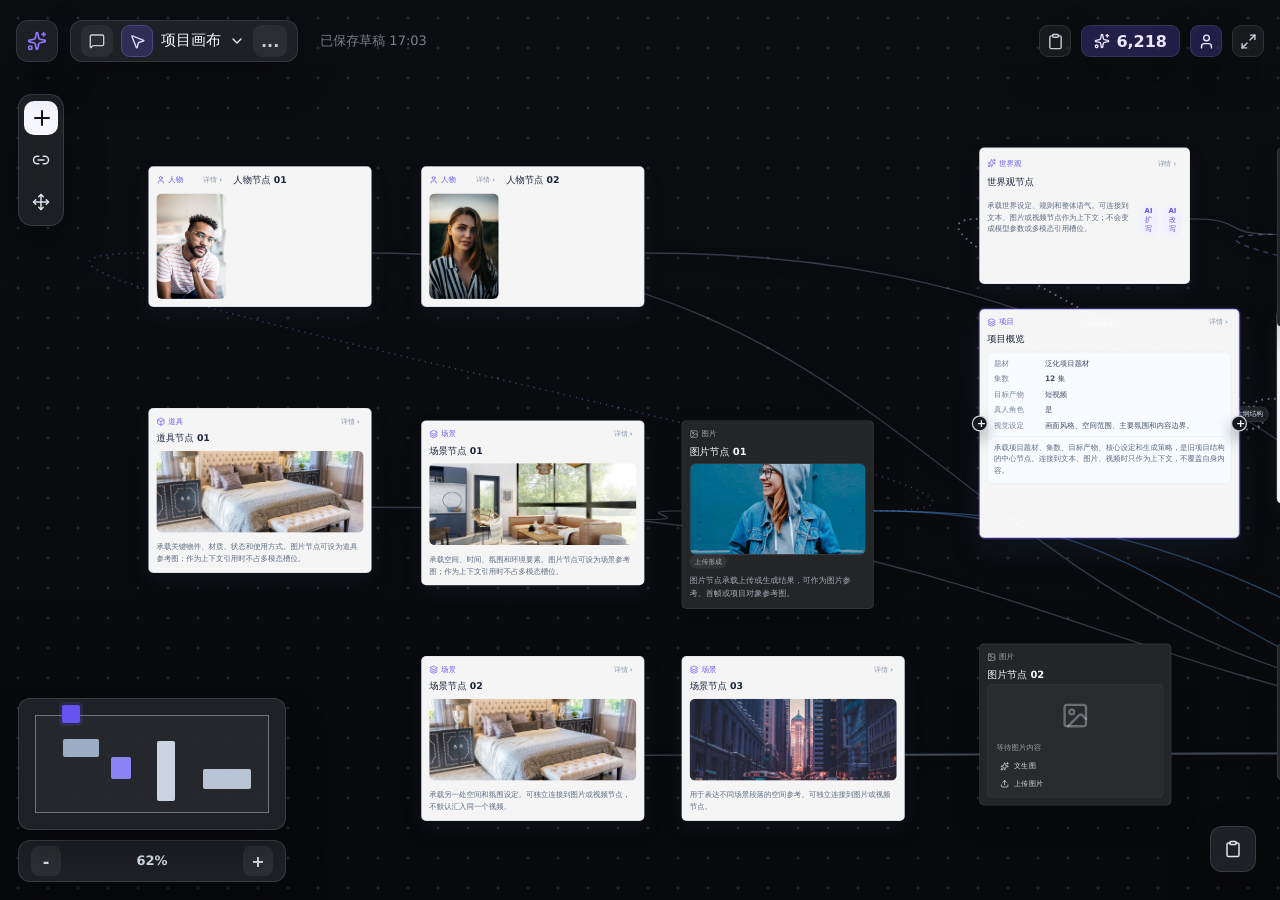
==== commit 1d391b59: "Deploy updated canvas prototype" ====
--- a/index.html
+++ b/index.html
@@ -5,8 +5,8 @@
     <meta name="viewport" content="width=device-width, initial-scale=1.0" />
     <title>画布 2 期 · React 工作台原型</title>
     <meta name="description" content="画布 2 期高保真 React 原型" />
-    <script type="module" crossorigin src="./assets/index-DQ-RVOvU.js"></script>
-    <link rel="stylesheet" crossorigin href="./assets/index-DL63dIzN.css">
+    <script type="module" crossorigin src="./assets/main-g0rpmF4y.js"></script>
+    <link rel="stylesheet" crossorigin href="./assets/main-Do5ETeZs.css">
   </head>
   <body>
     <div id="root"></div>
--- a/assets/main-Do5ETeZs.css
+++ b/assets/main-Do5ETeZs.css
@@ -0,0 +1 @@
+:root{color:#172033;background:#f4f8ff;font-family:Inter,PingFang SC,Microsoft YaHei,system-ui,-apple-system,sans-serif;font-synthesis:none;text-rendering:geometricPrecision;-webkit-font-smoothing:antialiased}*{box-sizing:border-box}body{margin:0;overflow:hidden}button,textarea{font:inherit}button{border:0;cursor:pointer}.app-shell{width:100vw;height:100vh;background:radial-gradient(circle at 20px 20px,rgba(126,150,184,.18) 1.5px,transparent 2px) 0 0 / 34px 34px,linear-gradient(180deg,#f9fbff,#f4f8ff 52%,#eef5ff);overflow:hidden}.node-sidebar{position:fixed;z-index:60;inset:0 auto 0 0;width:256px;display:flex;flex-direction:column;padding:14px 12px;color:#dbe5f3;background:#171c26f5;border-right:1px solid rgba(255,255,255,.08);box-shadow:18px 0 42px #1b233129}.sidebar-head{display:flex;align-items:center;gap:10px;min-height:46px}.sidebar-logo{display:grid;place-items:center;width:36px;height:36px;border-radius:10px;color:#fff;background:linear-gradient(135deg,#8a6aff,#4f8bf5)}.sidebar-head strong,.sidebar-head span{display:block}.sidebar-head strong{color:#fff;font-size:14px}.sidebar-head span{margin-top:2px;color:#8996ac;font-size:12px}.sidebar-tabs{display:grid;grid-template-columns:1fr 1fr;gap:6px;margin:12px 0;padding:4px;border-radius:10px;background:#ffffff0f}.sidebar-tabs button{height:30px;border-radius:8px;color:#aeb9cc;background:transparent;font-weight:800}.sidebar-tabs button.active{color:#fff;background:#ffffff21}.sidebar-filter{display:flex;align-items:center;gap:8px;height:34px;color:#8996ac;font-size:12px}.sidebar-filter span{flex:1;font-weight:800}.sidebar-filter button{display:grid;place-items:center;min-width:28px;height:28px;border-radius:8px;color:#cbd5e1;background:#ffffff0f;font-size:12px;font-weight:800}.node-list{display:grid;gap:4px;min-height:0;overflow:auto;padding:6px 0}.node-list-group{display:grid;gap:4px;padding:6px 0 10px;border-bottom:1px solid rgba(255,255,255,.08)}.node-list-group:last-child{border-bottom:0}.node-list-group header{display:flex;align-items:center;justify-content:space-between;gap:8px;min-height:26px;padding:0 8px;color:#7f8ba2}.node-list-group header strong{color:#d8e2f0;font-size:12px}.node-list-group header small{min-width:0;overflow:hidden;white-space:nowrap;text-overflow:ellipsis;font-size:11px}.node-list button{display:flex;align-items:center;gap:9px;min-height:38px;padding:0 10px;border-radius:9px;color:#cbd5e1;background:transparent;text-align:left;font-size:13px;font-weight:800}.node-list button span{min-width:0;overflow:hidden;white-space:nowrap;text-overflow:ellipsis}.node-list button:hover{background:#ffffff14}.node-list button.active{color:#fff;background:#685cff47}.sidebar-foot{margin-top:auto;padding:12px 4px 4px;color:#8996ac;font-size:12px;text-align:right}.top-bar{position:fixed;z-index:50;top:16px;left:274px;right:18px;height:46px;display:flex;align-items:center;gap:12px;pointer-events:none}.brand-mark,.top-actions button,.project-switcher,.saved-state{pointer-events:auto}.brand-mark{display:grid;place-items:center;width:42px;height:42px;border-radius:12px;color:#7758ff;background:#ffffffe6;border:1px solid rgba(203,213,229,.86);box-shadow:0 12px 30px #5d759a1f}.project-switcher{display:flex;align-items:center;gap:8px;height:42px;padding:4px 10px;border-radius:12px;color:#23324c;background:#ffffffeb;border:1px solid rgba(203,213,229,.95);box-shadow:0 12px 30px #526a8f1a}.project-switcher strong{max-width:280px;white-space:nowrap;overflow:hidden;text-overflow:ellipsis;font-size:15px;font-weight:700}.project-switcher button,.top-actions button{display:grid;place-items:center;height:32px;min-width:32px;border-radius:9px;color:#64748b;background:#f8fbff}.project-switcher .canvas-active{color:#5f48ed;background:#eef0ff;box-shadow:inset 0 0 0 1px #d6dcff}.project-switcher .more{padding:0 8px;font-weight:700}.saved-state{padding:0 10px;color:#91a0b8;font-size:13px}.top-actions{margin-left:auto;display:flex;align-items:center;gap:10px;pointer-events:auto}.top-actions button{background:#fffffff0;border:1px solid rgba(203,213,229,.9);box-shadow:0 12px 26px #526a8f1a}.top-actions .credit{display:flex;gap:6px;min-width:92px;padding:0 12px;color:#7659f6;font-weight:700}.top-actions .avatar{color:#fff;background:linear-gradient(135deg,#8a6aff,#6d48ec)}.canvas-shell{position:fixed;inset:0;overflow:auto}.canvas-world{position:relative;margin:96px 0 0 336px}.create-button{position:fixed;z-index:40;left:282px;top:114px;display:grid;place-items:center;width:48px;height:48px;border-radius:14px;color:#fff;background:#3076e5;box-shadow:0 18px 38px #3076e547}.edge-layer,.edge-actions{position:absolute;inset:0;overflow:visible}.edge-layer{z-index:1;pointer-events:none}.edge-actions{z-index:8;pointer-events:none}.edge-path{fill:none;stroke:#93a5c4;stroke-width:2.1;opacity:.68;filter:drop-shadow(0 6px 12px rgba(84,99,127,.12))}.edge-path.context{stroke:#86a0c5}.edge-path.prompt{stroke:#7f8cff;stroke-dasharray:8 8}.edge-path.reference{stroke:#5fa8ff}.edge-path.object-link{stroke:#a98cff;stroke-dasharray:2 8}.edge-path.video-reference{stroke:#5fa8ff;stroke-dasharray:10 6}.edge-path.audio{stroke:#56b8bd;stroke-dasharray:5 7}.edge-path.compose{stroke:#557ee8;stroke-width:3}.edge-path.structure{stroke:#96a3b8;stroke-dasharray:3 7}.edge-path.is-related{opacity:1;stroke-width:3}.edge-chip{position:absolute;display:inline-flex;align-items:center;gap:6px;transform:translate(-50%,-50%);pointer-events:none;opacity:0;transition:opacity .14s ease}.edge-chip.is-related{opacity:1}.edge-chip span{max-width:128px;padding:4px 8px;border-radius:999px;color:#42536d;background:#fffffff0;border:1px solid #c8d5ea;box-shadow:0 10px 24px #4f699124;font-size:11px;font-weight:800;overflow:hidden;white-space:nowrap;text-overflow:ellipsis}.edge-action{position:static;display:grid;place-items:center;width:22px;height:22px;margin:0;border-radius:999px;color:#52709a;background:#fffffff5;border:1px solid #c8d5ea;box-shadow:0 10px 24px #4f699124;pointer-events:auto;opacity:0;transition:opacity .15s ease,transform .15s ease}.canvas-world:hover .edge-action{opacity:1}.edge-action:hover{transform:scale(1.12);color:#e25050}.canvas-node{position:absolute;z-index:10;min-height:218px;padding:14px;border-radius:12px;background:#fffffff5;border:1px solid rgba(203,213,229,.95);box-shadow:0 18px 40px #576b8b21;cursor:grab;-webkit-user-select:none;user-select:none;transition:box-shadow .18s ease,transform .18s ease,border-color .18s ease}.canvas-node:active{cursor:grabbing}.canvas-node.locked{cursor:not-allowed}.canvas-node:hover{transform:translateY(-1px);box-shadow:0 24px 50px #576b8b2e}.canvas-node.selected{border-color:#6a5cff;box-shadow:0 0 0 2px #6a5cff29,0 24px 58px #576b8b33}.canvas-node.text{min-height:250px}.canvas-node.text.editing{background:#151617;border-color:#ffffffb8;box-shadow:0 0 0 2px #ffffff29,0 24px 58px #1b202b42}.canvas-node.text.editing header,.canvas-node.text.editing h3,.canvas-node.text.editing .node-type{color:#edf2f7}.canvas-node.text.editing .node-meta span{color:#c7d2e3;background:#ffffff1a}.canvas-node.connecting{border-color:#3076e5;box-shadow:0 0 0 3px #3076e52e,0 24px 58px #576b8b33}.canvas-node header{display:flex;align-items:center;justify-content:space-between;gap:10px;color:#5e6d86;font-size:12px;font-weight:700}.node-type{display:flex;align-items:center;gap:5px;color:#5e54e8}.canvas-node header button{color:#9ba8bb;background:transparent;font-size:12px}.canvas-node h3{margin:10px 0 7px;color:#172033;font-size:17px;line-height:1.2;font-weight:800;letter-spacing:0}.canvas-node p{margin:0;color:#59677f;font-size:13px;line-height:1.62;white-space:pre-wrap}.text-body{min-height:96px}.text-node-toolbar{position:absolute;z-index:20;left:10px;top:-48px;display:flex;align-items:center;gap:6px;height:38px;padding:4px;border-radius:11px;color:#eef4ff;background:#1e2128f0;border:1px solid rgba(255,255,255,.12);box-shadow:0 18px 44px #1f293738}.text-node-toolbar.rich{left:50%;top:-58px;height:44px;transform:translate(-50%);padding:5px 8px;border-radius:12px}.text-node-toolbar button{display:inline-flex;align-items:center;gap:5px;height:30px;min-width:30px;padding:0 9px;border-radius:8px;color:#eef4ff;background:transparent;font-size:12px;font-weight:800}.text-node-toolbar button:hover{background:#ffffff1f}.text-node-toolbar.rich button{justify-content:center;color:#d5d9e1}.text-node-toolbar.rich button:nth-child(2),.text-node-toolbar.rich button:nth-child(3),.text-node-toolbar.rich button:nth-child(4){font-family:ui-sans-serif,system-ui,sans-serif;font-size:13px}.text-node-toolbar .tone-dot span{display:block;width:12px;height:12px;border-radius:999px;background:linear-gradient(135deg,#ef4444,#111827)}.video-node-toolbar{position:absolute;z-index:22;left:50%;top:-50px;display:flex;align-items:center;min-height:38px;padding:4px;transform:translate(-50%);border-radius:11px;color:#eef4ff;background:#1e2128f0;border:1px solid rgba(255,255,255,.12);box-shadow:0 18px 44px #1f293738}.video-node-toolbar button{display:inline-flex;align-items:center;gap:6px;height:30px;padding:0 12px;border-radius:8px;color:#eef4ff;background:transparent;font-size:12px;font-weight:800}.video-node-toolbar button:hover{background:#ffffff1f}.text-node-editor{width:100%;min-height:150px;resize:vertical;outline:none;padding:12px 13px;border-radius:10px;color:#fff;background:#202223;border:1px solid rgba(255,255,255,.22);box-shadow:inset 0 1px 2px #0000001f;font-size:18px;line-height:1.58;font-weight:650}.text-node-editor:focus{border-color:#fff9;background:#202223}.canvas-node small{display:inline-flex;margin-top:12px;padding:5px 10px;border-radius:999px;color:#725df4;background:#f0efff;font-size:12px;font-weight:700}.node-meta{display:flex;flex-wrap:wrap;gap:6px;margin:0 0 10px}.node-meta span{display:inline-flex;align-items:center;min-height:22px;padding:3px 8px;border-radius:999px;color:#6c7890;background:#f3f6fb;font-size:11px;font-weight:700}.node-image{display:block;width:100%;height:148px;margin-top:10px;object-fit:cover;border-radius:10px;background:#edf2f8}.character .node-image{float:left;width:96px;height:172px;margin:10px 14px 8px 0}.scene .node-image,.prop .node-image{height:160px}.project{min-height:460px}.project h3{font-size:18px}.project p{font-size:13px;line-height:1.72}.outline,.script,.shot,.world{min-height:236px}.script{background:#fffffffa}.image{min-height:292px}.video{min-height:208px}.audio-preview{display:flex;align-items:center;justify-content:center;gap:9px;height:82px;margin:12px 0;color:#3c8ff3;border-radius:10px;background:linear-gradient(135deg,#e7f8ff,#f1fff6)}.audio-preview span{width:4px;height:36px;border-radius:999px;background:#61a5ff}.audio-preview span:nth-child(3){height:54px}.audio-preview span:nth-child(4){height:70px}.compose-preview{display:grid;gap:8px;margin:12px 0}.structure-preview{display:grid;gap:7px;margin:12px 0 10px}.structure-preview span{display:flex;align-items:center;min-height:34px;padding:0 11px;border-radius:8px;color:#465873;background:#f3f7fc;border:1px solid #e0e8f3;font-size:13px;font-weight:700}.compose-preview span{padding:10px 12px;border-radius:8px;color:#465873;background:#f3f7fc;border:1px solid #e0e8f3;font-size:13px;font-weight:700}.port{position:absolute;top:calc(50% - 8px);width:16px;height:16px;cursor:crosshair;border-radius:50%;background:#fff;border:2px solid #9cb0ce;box-shadow:0 6px 12px #536a8c2e}.port:after{content:"";position:absolute;inset:4px;border-radius:50%;background:#6f7f98}.port.in{left:-8px}.port.out{right:-8px}.port:hover{border-color:#5d54f2}.port:hover:after{background:#5d54f2}.agent-panel{position:absolute;z-index:35;width:580px;min-height:210px;padding:16px;border-radius:16px;background:#fffffffa;border:1px solid rgba(203,213,229,.96);box-shadow:0 28px 72px #3a4e702e}.agent-anchor{position:absolute;top:-8px;left:50%;width:16px;height:16px;transform:rotate(45deg);background:#fff;border-left:1px solid rgba(203,213,229,.96);border-top:1px solid rgba(203,213,229,.96)}.agent-input-box{min-height:96px;margin-bottom:12px;padding:2px 0 4px}.agent-inline-mentions{display:flex;flex-wrap:wrap;gap:7px;margin-bottom:8px}.agent-inline-mentions span{display:inline-flex;align-items:center;gap:6px;max-width:142px;min-height:26px;padding:0 9px 0 6px;border-radius:8px;color:#244d8f;background:#eaf2ff;border:1px solid #c9dcff;font-size:12px;font-weight:800;overflow:hidden;white-space:nowrap;text-overflow:ellipsis}.agent-inline-mentions img{flex:0 0 auto;width:18px;height:18px;border-radius:5px;object-fit:cover;background:#ffffff1f}.agent-panel textarea{width:100%;height:82px;resize:none;outline:none;border:0;color:#25344c;background:transparent;font-size:15px;line-height:1.55}.agent-panel textarea::placeholder{color:#98a5b8}.agent-rule-note{margin:8px 0 0;color:#6d7d95;font-size:12px;line-height:1.45}.agent-quick-actions{display:flex;flex-wrap:wrap;gap:8px;margin:0 0 12px}.agent-quick-actions:empty{display:none}.agent-quick-actions button{min-height:28px;padding:0 10px;border-radius:999px;color:#52637e;background:#f2f6fb;border:1px solid #dce6f3;font-size:12px;font-weight:700}.agent-quick-actions button:hover{color:#4d46e8;background:#efefff;border-color:#cfcfff}.agent-panel footer{display:flex;align-items:center;gap:9px;padding-top:2px}.agent-panel footer button{display:inline-flex;align-items:center;gap:7px;min-height:36px;padding:0 13px;border-radius:999px;font-size:13px;font-weight:800}.agent-upload{width:38px;padding:0;justify-content:center;color:#52637e;background:#f8fbff;border:1px solid #dce6f3}.agent-upload:hover{color:#4d46e8;border-color:#c8d6ff;background:#f1f4ff}.agent-mode{color:#4d46e8;background:#f0efff}.model-pref{color:#52637e;background:#f3f6fb;border:1px solid #dce6f3}.send{margin-left:auto;width:38px;justify-content:center;color:#fff;background:#111827}.model-drawer{position:fixed;z-index:80;left:50%;bottom:42px;display:grid;grid-template-columns:190px 1fr;width:min(860px,calc(100vw - 48px));min-height:382px;overflow:hidden;transform:translate(-50%);border-radius:16px;background:#fffffffa;border:1px solid #c9d7ea;box-shadow:0 36px 90px #3d53763d}.model-drawer nav{display:grid;align-content:start;gap:10px;padding:22px 16px;background:#f3f7fc;border-right:1px solid #d7e1ef}.model-drawer nav button{height:44px;border-radius:9px;color:#52637e;background:transparent;text-align:left;padding:0 14px;font-weight:800}.model-drawer nav button.active{color:#245feb;background:#fff;box-shadow:inset 0 0 0 2px #222}.model-drawer section{position:relative;padding:22px 28px 24px}.drawer-close{position:absolute;right:18px;top:16px;display:grid;place-items:center;width:32px;height:32px;border-radius:9px;color:#64748b;background:#f2f6fb}.model-drawer h2{margin:0 0 6px;font-size:19px}.model-drawer p{margin:0 42px 18px 0;color:#61708a;font-size:13px;line-height:1.5}.model-list{display:grid;grid-template-columns:repeat(2,minmax(160px,1fr));gap:10px;margin-bottom:18px}.model-list button,.param-row button{min-height:38px;padding:0 14px;border-radius:9px;color:#52637e;background:#f1f6fb;border:1px solid #d8e3f2;font-weight:800}.model-list button.selected,.param-row button.selected{color:#fff;background:#2f76e5;border-color:#2f76e5}.param-list{display:grid;gap:12px}.param-row{display:grid;grid-template-columns:116px 1fr;gap:14px;align-items:center;padding:12px;border-radius:12px;background:#fbfdff;border:1px solid #e0e8f3}.param-row label{color:#34455f;font-size:13px;font-weight:800}.param-row div{display:flex;flex-wrap:wrap;gap:8px}.no-param{padding:18px;border-radius:12px;color:#52637e;background:#f4f8fd;border:1px solid #dce6f3;font-weight:700}.floating-menu{position:fixed;z-index:100;min-width:244px;padding:10px;border-radius:14px;background:#2a2c30f0;border:1px solid rgba(255,255,255,.1);box-shadow:0 28px 72px #151b265c;color:#fff}.floating-menu strong,.floating-menu small{display:block;padding:8px 10px;color:#d8dce5;font-size:12px}.floating-menu button{display:flex;align-items:center;gap:12px;width:100%;min-height:38px;padding:0 10px;border-radius:8px;color:#f4f6fb;background:transparent;text-align:left;font-weight:700}.floating-menu button:hover{background:#ffffff1a}.floating-menu button:disabled{opacity:.42;cursor:not-allowed}.floating-menu button:disabled:hover{background:transparent}.floating-menu button span{margin-left:auto;color:#bfc5d1;font-family:ui-monospace,SFMono-Regular,Menlo,Consolas,monospace}.floating-menu button.danger{color:#ffb7b7}.floating-menu hr{border:0;height:1px;margin:8px -10px;background:#ffffff1f}.rule-list{display:grid;gap:6px;min-width:310px;padding:4px 4px 8px}.rule-list span{display:block;padding:8px 10px;border-radius:8px;color:#edf2fb;background:#ffffff0f;border:1px solid rgba(255,255,255,.08);font-size:12px;font-weight:700}.menu-grid{display:grid;grid-template-columns:repeat(2,minmax(0,1fr));gap:6px}.menu-grid button{min-height:42px;background:#ffffff0f}.menu-grid.upload button{color:#cfddff}.minimap{position:fixed;z-index:40;left:278px;bottom:22px;display:grid;gap:10px}.mini-canvas{position:relative;width:268px;height:132px;border-radius:12px;background:#ffffffd1;border:1px solid rgba(203,213,229,.95);box-shadow:0 18px 42px #445d8124}.mini-canvas:before{content:"";position:absolute;inset:16px;border:1px solid #9fb0c9;background:#f7f9fc}.mini-node,.mini-selected{position:absolute;display:block;border-radius:2px}.mini-node.a{left:44px;top:40px;width:36px;height:18px;background:#9caec6}.mini-node.b{left:92px;top:58px;width:20px;height:22px;background:#8983f4}.mini-node.c{left:138px;top:42px;width:18px;height:60px;background:#cbd5e1}.mini-node.d{left:184px;top:70px;width:48px;height:20px;background:#b8c4d3}.mini-selected{width:18px;height:18px;margin:-9px 0 0 -9px;background:#6554f2;box-shadow:0 0 0 3px #6554f22e}.zoom{display:flex;align-items:center;gap:8px;width:268px;height:42px;padding:0 12px;border-radius:12px;background:#ffffffeb;border:1px solid rgba(203,213,229,.95);box-shadow:0 12px 32px #445d811f}.zoom button{display:grid;place-items:center;width:30px;height:30px;border-radius:8px;color:#60708c;background:#f2f6fb;font-weight:900}.zoom strong{flex:1;text-align:center;color:#60708c;font-size:13px}.corner-calendar{position:fixed;right:24px;bottom:28px;display:grid;place-items:center;width:46px;height:46px;border-radius:12px;color:#6f59f5;background:#fffffff5;border:1px solid rgba(203,213,229,.95);box-shadow:0 12px 32px #445d8126}.toast{position:fixed;z-index:120;left:50%;top:74px;transform:translate(-50%);max-width:720px;padding:10px 16px;border-radius:999px;color:#36455c;background:#fffffff5;border:1px solid rgba(203,213,229,.95);box-shadow:0 16px 42px #445d8129;font-size:13px;font-weight:700}@media(max-width:900px){.top-bar{right:10px;left:86px}.node-sidebar{width:72px;padding:12px 8px}.sidebar-head div:not(.sidebar-logo),.sidebar-tabs,.sidebar-filter,.sidebar-foot,.node-list button span{display:none}.node-list button{justify-content:center;padding:0}.saved-state{display:none}.project-switcher strong{max-width:138px}.canvas-world{margin-left:86px}.create-button{left:18px}.minimap{left:86px}.agent-panel{width:420px}.model-drawer{grid-template-columns:1fr;bottom:20px}.model-drawer nav{grid-template-columns:repeat(3,1fr);display:grid;border-right:0;border-bottom:1px solid #d7e1ef}}:root{color:#e8ecf4;background:#08090b}.app-shell{background:radial-gradient(circle at 18px 18px,rgba(152,161,176,.18) 1.2px,transparent 1.8px) 0 0 / 30px 30px,linear-gradient(180deg,#0c0d10,#08090b)}.node-sidebar{display:none}.top-bar{left:16px;right:16px;top:18px}.brand-mark,.project-switcher,.top-actions button{color:#e9edf6;background:#222429e0;border-color:#ffffff1a;box-shadow:0 18px 42px #00000047;-webkit-backdrop-filter:blur(18px);backdrop-filter:blur(18px)}.brand-mark{color:#8f78ff}.project-switcher strong{color:#f5f7fb}.project-switcher button,.top-actions button{color:#c7cdd8;background:#ffffff0f}.project-switcher .canvas-active{color:#dcd6ff;background:#735bff38;box-shadow:inset 0 0 0 1px #8e7aff52}.saved-state{color:#d3dae88f}.top-actions .credit,.top-actions .avatar{color:#ebe8ff;background:#735bff3d}.canvas-world{margin:98px 0 0 74px}.edge-path{stroke:#b8c0cdb8;stroke-width:2.2;opacity:.42;filter:drop-shadow(0 8px 18px rgba(0,0,0,.42))}.edge-path.context{stroke:#91a4bebd}.edge-path.prompt{stroke:#aea5ffd1}.edge-path.reference{stroke:#59a9ffdb}.edge-path.object-link{stroke:#af90ffe6;stroke-dasharray:2 8}.edge-path.video-reference{stroke:#59a9ffe0;stroke-dasharray:10 6}.edge-path.audio{stroke:#53c0b8d6;stroke-dasharray:5 7}.edge-path.compose{stroke:#3f7cf3;stroke-width:3.2}.edge-path.structure{stroke:#a2abba9e;stroke-dasharray:3 7}.edge-path.is-related{opacity:.96;stroke-width:3}.edge-chip span{color:#dbe4f2;background:#23252af0;border-color:#ffffff1f;box-shadow:0 16px 34px #00000047}.edge-action{color:#e9edf6;background:#23252af5;border-color:#ffffff24;box-shadow:0 16px 34px #00000047}.canvas-node{min-height:192px;padding:12px;border-radius:8px;color:#e9edf6;background:#242527;border-color:#ffffff1f;box-shadow:0 22px 46px #0000003d}.canvas-node:hover{transform:translateY(-1px);border-color:#ffffff47;box-shadow:0 28px 58px #00000057}.canvas-node.selected{border-color:#9182fff0;box-shadow:0 0 0 2px #7c66ff6b,0 30px 66px #00000061}.canvas-node.legacy-node{color:#253149;background:#fffffff5;border-color:#dae2effa;box-shadow:0 14px 32px #34486e1f}.canvas-node.legacy-node:hover{border-color:#a9bbd7f2;box-shadow:0 20px 42px #34486e29}.canvas-node.legacy-node.selected{border-color:#7c66ff;box-shadow:0 0 0 2px #7c66ff2e,0 22px 46px #34486e2e}.canvas-node.project,.canvas-node.outline,.canvas-node.script,.canvas-node.segment{min-height:238px}.canvas-node.project{min-height:370px}.canvas-node.world,.canvas-node.script{min-height:220px}.canvas-node.outline{min-height:278px}.canvas-node.segment{min-height:248px}.canvas-node.shotGroup{min-height:260px}.canvas-node.connecting{border-color:#f1f5ff;box-shadow:0 0 0 2px #ffffff57,0 30px 66px #00000061}.canvas-node header{color:#e8ecf49e}.node-type{color:#d1d7e2b8}.canvas-node header button{color:#d1d7e2b8}.canvas-node h3{color:#f6f7fb;font-size:16px}.canvas-node.compose{min-height:220px;padding:22px 24px;color:#111827;background:#fff;border-color:#699effb8;border-radius:28px;box-shadow:0 24px 68px #00000057}.canvas-node.compose.selected{border-color:#2597ee;box-shadow:0 0 0 2px #2597ee70,0 28px 76px #00000061}.canvas-node.compose header{color:#5b4ce8}.canvas-node.compose .node-type{color:#5b4ce8;font-size:18px;font-weight:900}.canvas-node.compose h3{display:none}.compose-card-content{display:grid;gap:28px;margin-top:34px}.compose-thumbs{display:flex;align-items:center;gap:14px}.compose-thumb{position:relative;width:74px;height:74px;overflow:hidden;border-radius:18px;background:#111317;border:2px solid rgba(89,151,255,.82);box-shadow:inset 0 0 0 1px #ffffff47,0 8px 16px #3570c81f}.compose-thumb img{width:100%;height:100%;object-fit:cover}.compose-thumb:after{content:"";position:absolute;inset:50% 0 0;background:#ffffff29}.compose-thumb span{position:absolute;left:7px;bottom:6px;display:grid;place-items:center;width:18px;height:18px;border-radius:999px;color:#fff;background:#2563ebeb;font-size:11px;font-weight:900}.compose-thumb.empty{display:grid;place-items:center;color:#9fb2d0;background:#f3f7fc;border-style:dashed}.compose-thumb.empty span{right:6px;left:auto;background:#111827}.compose-run{justify-self:start;min-width:84px;height:48px;padding:0 24px;border-radius:999px;color:#fff;background:#111827;font-size:18px;font-weight:900;box-shadow:0 12px 28px #1118272e}.compose-run:hover{background:#1f2937}.canvas-node p{color:#dce2eeb3}.node-meta span,.canvas-node small{color:#e1e5eeb8;background:#ffffff12}.node-image{background-color:#303236;border:1px solid rgba(255,255,255,.08)}.character .node-image{height:152px}.scene .node-image,.prop .node-image{height:138px}.structure-preview span,.compose-preview span{color:#e6ebf4d1;background:#ffffff0f;border-color:#ffffff1a}.legacy-content{display:grid;gap:10px}.legacy-content header{color:#7a88a0}.legacy-content .node-type{color:#675cff}.legacy-content header button{color:#8d9ab0;font-size:11px;font-weight:700}.legacy-content h3{margin:0;color:#19243a;font-size:15px;line-height:1.25}.legacy-content p{color:#5d6b83;font-size:12px;line-height:1.58;word-break:normal;overflow-wrap:anywhere}.legacy-character p,.legacy-media-object p,.legacy-world p,.legacy-script p{display:-webkit-box;overflow:hidden;-webkit-box-orient:vertical;-webkit-line-clamp:4}.legacy-character{display:grid;grid-template-columns:112px minmax(0,1fr);gap:12px;align-items:start}.legacy-character img{width:112px;height:170px;object-fit:cover;border-radius:9px;background:#edf3fb}.legacy-script div{display:flex;flex-wrap:wrap;gap:6px;margin-top:8px}.legacy-script span,.legacy-world button,.legacy-list button{min-height:24px;padding:4px 9px;border-radius:999px;color:#6252ea;background:#f1f0ff;font-size:11px;font-weight:800}.legacy-media-object img{width:100%;height:132px;object-fit:cover;border-radius:9px;margin-bottom:10px;background:#edf3fb}.legacy-fields{display:grid;gap:8px;padding:10px;border-radius:10px;background:#f8fbff;border:1px solid #e6edf8}.legacy-fields div{display:grid;grid-template-columns:72px 1fr;gap:10px;align-items:start;color:#76849a;font-size:12px}.legacy-fields strong{color:#42516b;font-weight:700}.legacy-fields p{padding-top:8px;border-top:1px solid #e6edf8}.legacy-world div{display:flex;gap:8px;margin-top:8px}.legacy-list{display:grid;gap:8px}.legacy-list div{display:grid;grid-template-columns:24px minmax(0,1fr) auto;gap:8px;align-items:center;min-height:38px;padding:7px 9px;border-radius:9px;background:#f6f9fe;border:1px solid #e4ebf6}.legacy-list div>span{display:grid;place-items:center;width:20px;height:20px;border-radius:6px;color:#7465ff;background:#eef0ff;font-size:11px;font-weight:800}.legacy-list strong{min-width:0;overflow:hidden;color:#45536b;white-space:nowrap;text-overflow:ellipsis;font-size:12px}.segment-list div{grid-template-columns:62px minmax(0,1fr) 44px}.segment-list small{justify-content:center;margin:0;padding:3px 6px;color:#8b98ac;background:#eef3fa}.legacy-script{display:grid;gap:8px}.legacy-script>strong{color:#52617a;font-size:12px}.legacy-shots{display:grid;grid-template-columns:repeat(3,minmax(0,1fr));gap:10px}.legacy-shots article{padding:8px;border-radius:10px;background:#f7faff;border:1px solid #e3ebf7}.legacy-shots img{display:block;width:100%;height:96px;object-fit:cover;border-radius:8px;margin-bottom:8px}.legacy-shots strong,.legacy-shots span{display:block;color:#44536e;font-size:12px}.legacy-shots span{margin-top:3px;color:#7f8da3}.port{top:calc(50% - 13px);display:grid;place-items:center;width:26px;height:26px;color:#f7f9ff;background:#16181c;border:2px solid rgba(245,247,252,.82);box-shadow:0 12px 24px #0000005c;opacity:0;transition:opacity .14s ease,transform .14s ease,border-color .14s ease}.port:before{content:"+";line-height:1;font-size:18px;font-weight:700}.port:after{display:none}.port.in{left:-13px}.port.out{right:-13px}.canvas-node:hover .port,.canvas-node.selected .port,.canvas-node.connecting .port{opacity:1}.port:hover{transform:scale(1.08);border-color:#9f93ff}.text-node-toolbar,.text-node-toolbar button,.video-node-toolbar,.video-node-toolbar button{color:#eef2f8}.text-node-toolbar button:hover,.video-node-toolbar button:hover{background:#ffffff1a}.agent-panel{width:580px;color:#eef2f8;background:#1d1f24f7;border-color:#ffffff1f;box-shadow:0 28px 72px #0000006b}.agent-anchor{background:#1d1f24f7;border-color:#ffffff1f}.agent-panel textarea{color:#f2f5fb}.agent-inline-mentions span{color:#dbeafe;background:#3b82f629;border-color:#7dadff42}.agent-panel textarea::placeholder{color:#dfe5f17a}.agent-rule-note{color:#9ba5b6}.agent-quick-actions button,.agent-upload,.model-pref{color:#e8edf6;background:#ffffff12;border-color:#ffffff1f}.agent-upload:hover{color:#fff;background:#705cff38;border-color:#9182ff6b}.agent-mode{color:#edeaff;background:#705cff42}.send{color:#111827;background:#f5f7fb}.bottom-toolbar{position:fixed;z-index:45;left:50%;bottom:16px;display:flex;align-items:center;gap:12px;transform:translate(-50%);pointer-events:none}.bottom-toolbar>*{pointer-events:auto}.menu-list{display:grid;gap:4px}.menu-list.compact,.menu-list.upload{margin-bottom:2px}.menu-list button svg:first-child:not(:last-child){opacity:.9}.minimap{left:18px;bottom:18px}.mini-canvas,.zoom{background:#222429e6;border-color:#ffffff1f;box-shadow:0 18px 42px #00000047}.mini-canvas:before{border-color:#d1d7e270;background:#ffffff08}.zoom button{color:#dce3ef;background:#ffffff12}.zoom strong{color:#dce3ef}.corner-calendar{color:#dfe4ef;background:#222429e6;border-color:#ffffff1f;box-shadow:0 18px 42px #00000047}.toast{color:#e8edf6;background:#222429f5;border-color:#ffffff1f;box-shadow:0 18px 42px #00000047}.model-drawer{color:#162033}.model-drawer.text-only{grid-template-columns:190px 1fr;min-height:268px}.model-list.single{grid-template-columns:1fr;max-width:420px}.canvas-tool-rail{left:18px;top:94px;bottom:auto;flex-direction:column;gap:8px;width:46px;padding:6px;transform:none;border-radius:14px;background:#222429d1;border:1px solid rgba(255,255,255,.12);box-shadow:0 18px 42px #00000047;-webkit-backdrop-filter:blur(18px);backdrop-filter:blur(18px)}.canvas-tool-rail .create-button,.canvas-tool-rail button{position:static;display:grid;place-items:center;width:34px;height:34px;border-radius:10px;color:#dce3ef;background:transparent;box-shadow:none}.canvas-tool-rail .create-button{color:#12151b;background:#f4f7ff}.canvas-tool-rail button:hover{background:#ffffff1a}.node-empty-state{display:grid;gap:12px;min-height:174px;padding:18px 14px 12px;border-radius:8px;color:#ecf0f8d1;background:#ffffff06;border:1px solid rgba(255,255,255,.08)}.node-empty-state .empty-icon{display:grid;place-items:center;min-height:62px;color:#dee4ee5c}.node-empty-state.video .empty-icon{min-height:84px}.node-empty-state strong{color:#edf1f894;font-size:12px}.empty-try-list{display:grid;gap:9px}.empty-try-list button{display:inline-flex;align-items:center;gap:8px;color:#f5f7fce6;background:transparent;font-size:12px;font-weight:800;text-align:left}.empty-try-list button:hover{color:#fff}.agent-setting-strip{display:flex;flex-wrap:wrap;gap:9px;margin:0 0 14px}.agent-setting-strip span{display:inline-flex;align-items:center;min-height:28px;padding:0 10px;border-radius:999px;color:#ecf0f8d1;background:#ffffff12;border:1px solid rgba(255,255,255,.1);font-size:12px;font-weight:800}.agent-setting-strip span.mention{color:#dbeafe;background:#3b82f629;border-color:#7dadff42}.model-pref{max-width:274px;border-radius:12px}.model-pref span{display:grid;gap:1px;min-width:0;text-align:left}.model-pref strong,.model-pref small{min-width:0;overflow:hidden;white-space:nowrap;text-overflow:ellipsis}.model-pref small{color:#e2e8f28a;font-size:11px;font-weight:700}.model-drawer,.model-drawer.text-only{bottom:46px;display:grid;grid-template-columns:164px minmax(420px,1fr);width:min(900px,calc(100vw - 48px));min-height:420px;color:#edf2fb;background:#1c1e23fa;border-color:#ffffff24;box-shadow:0 36px 90px #0000007a}.model-drawer.text-only{width:min(660px,calc(100vw - 48px));min-height:318px}.model-drawer .model-tabs{display:grid;align-content:start;gap:10px;padding:22px 14px;background:#ffffff0b;border-right:1px solid rgba(255,255,255,.1)}.model-drawer .model-tabs button{height:42px;border-radius:9px;color:#e0e6f1b8;background:transparent;text-align:left;padding:0 12px;font-weight:800}.model-drawer .model-tabs button.active{color:#fff;background:#ffffff14;box-shadow:inset 0 0 0 1px #ffffffad}.model-drawer-body{display:grid;grid-template-columns:minmax(250px,.85fr) minmax(360px,1.15fr);min-width:0}.model-drawer.text-only .model-drawer-body{grid-template-columns:1fr}.model-column,.param-column{position:relative;min-width:0;padding:22px 24px}.param-column{border-left:1px dashed rgba(255,255,255,.16)}.drawer-kicker,.param-title span{display:block;color:#d9e0ec85;font-size:12px;font-weight:800}.model-drawer h2{color:#f7f9ff}.model-drawer p{margin-right:42px;color:#e1e7f29e}.model-list{grid-template-columns:1fr}.model-list button{display:grid;gap:3px;justify-items:start;min-height:54px;color:#ecf1f9c7;background:#ffffff0f;border-color:#ffffff1a;text-align:left}.model-list button strong{color:#f8faff}.model-list button small{color:#e1e7f280;font-size:12px}.model-list button.selected{color:#fff;background:#6f5bff2e;border-color:#8f7dffe6;box-shadow:inset 0 0 0 1px #8f7dff57}.param-title{display:grid;gap:4px;margin-bottom:14px}.param-title strong{color:#f7f9ff;font-size:16px}.param-list{gap:10px}.param-row{grid-template-columns:100px 1fr;background:#ffffff09;border-color:#ffffff1a}.param-row label{color:#ebf0f8c7}.param-row button{color:#e8eef8b8;background:#ffffff12;border-color:#ffffff1a}.param-row button.selected{color:#111827;background:#f4f7ff;border-color:#f4f7ff}
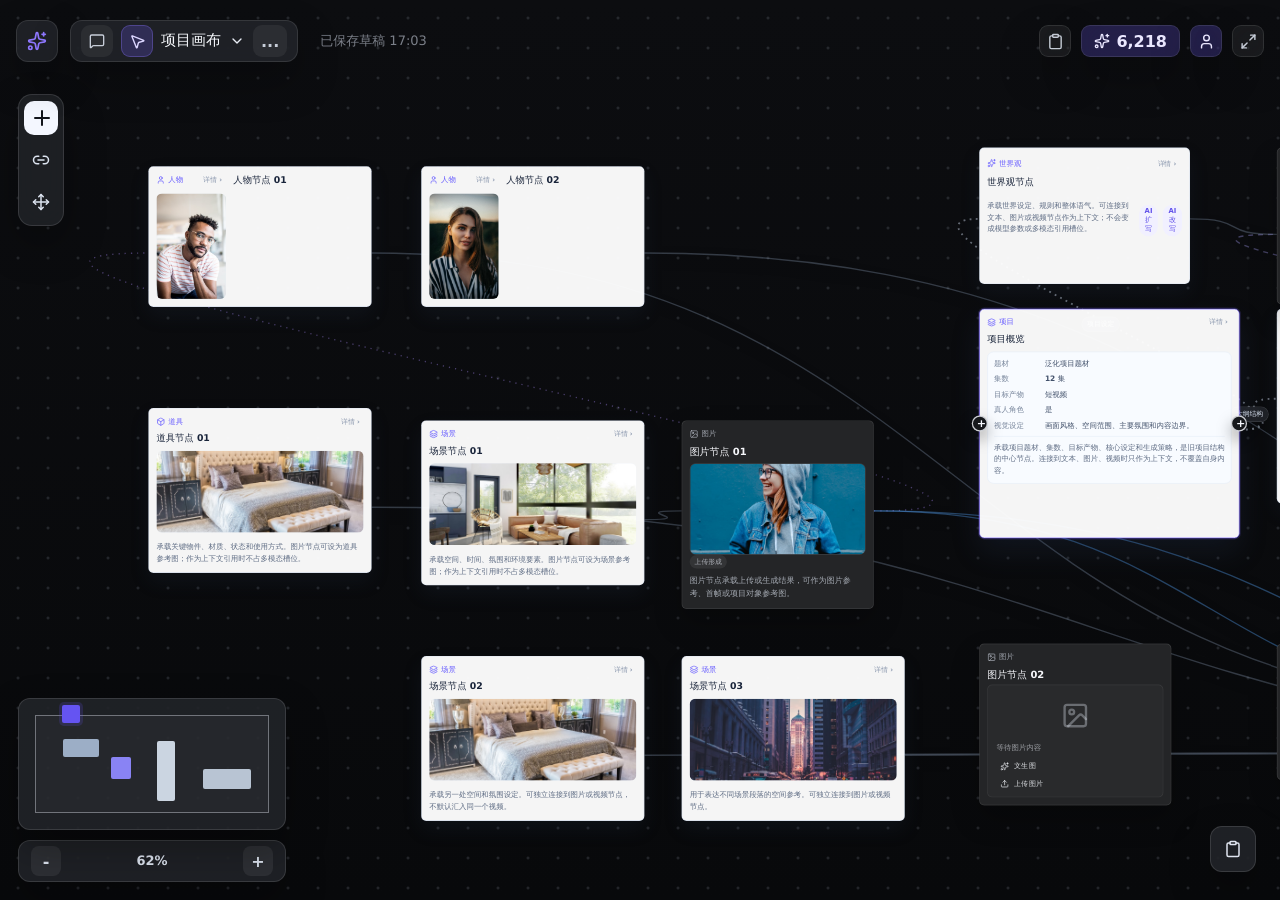
==== commit d2f82695: "Deploy canvas preset interactions" ====
--- a/index.html
+++ b/index.html
@@ -5,8 +5,8 @@
     <meta name="viewport" content="width=device-width, initial-scale=1.0" />
     <title>画布 2 期 · React 工作台原型</title>
     <meta name="description" content="画布 2 期高保真 React 原型" />
-    <script type="module" crossorigin src="./assets/main-g0rpmF4y.js"></script>
-    <link rel="stylesheet" crossorigin href="./assets/main-Do5ETeZs.css">
+    <script type="module" crossorigin src="./assets/main-MZkLMHTR.js"></script>
+    <link rel="stylesheet" crossorigin href="./assets/main-CMTQ8m53.css">
   </head>
   <body>
     <div id="root"></div>
--- a/assets/main-CMTQ8m53.css
+++ b/assets/main-CMTQ8m53.css
@@ -0,0 +1 @@
+:root{color:#172033;background:#f4f8ff;font-family:Inter,PingFang SC,Microsoft YaHei,system-ui,-apple-system,sans-serif;font-synthesis:none;text-rendering:geometricPrecision;-webkit-font-smoothing:antialiased}*{box-sizing:border-box}body{margin:0;overflow:hidden}button,textarea{font:inherit}button{border:0;cursor:pointer}.app-shell{width:100vw;height:100vh;background:radial-gradient(circle at 20px 20px,rgba(126,150,184,.18) 1.5px,transparent 2px) 0 0 / 34px 34px,linear-gradient(180deg,#f9fbff,#f4f8ff 52%,#eef5ff);overflow:hidden}.node-sidebar{position:fixed;z-index:60;inset:0 auto 0 0;width:256px;display:flex;flex-direction:column;padding:14px 12px;color:#dbe5f3;background:#171c26f5;border-right:1px solid rgba(255,255,255,.08);box-shadow:18px 0 42px #1b233129}.sidebar-head{display:flex;align-items:center;gap:10px;min-height:46px}.sidebar-logo{display:grid;place-items:center;width:36px;height:36px;border-radius:10px;color:#fff;background:linear-gradient(135deg,#8a6aff,#4f8bf5)}.sidebar-head strong,.sidebar-head span{display:block}.sidebar-head strong{color:#fff;font-size:14px}.sidebar-head span{margin-top:2px;color:#8996ac;font-size:12px}.sidebar-tabs{display:grid;grid-template-columns:1fr 1fr;gap:6px;margin:12px 0;padding:4px;border-radius:10px;background:#ffffff0f}.sidebar-tabs button{height:30px;border-radius:8px;color:#aeb9cc;background:transparent;font-weight:800}.sidebar-tabs button.active{color:#fff;background:#ffffff21}.sidebar-filter{display:flex;align-items:center;gap:8px;height:34px;color:#8996ac;font-size:12px}.sidebar-filter span{flex:1;font-weight:800}.sidebar-filter button{display:grid;place-items:center;min-width:28px;height:28px;border-radius:8px;color:#cbd5e1;background:#ffffff0f;font-size:12px;font-weight:800}.node-list{display:grid;gap:4px;min-height:0;overflow:auto;padding:6px 0}.node-list-group{display:grid;gap:4px;padding:6px 0 10px;border-bottom:1px solid rgba(255,255,255,.08)}.node-list-group:last-child{border-bottom:0}.node-list-group header{display:flex;align-items:center;justify-content:space-between;gap:8px;min-height:26px;padding:0 8px;color:#7f8ba2}.node-list-group header strong{color:#d8e2f0;font-size:12px}.node-list-group header small{min-width:0;overflow:hidden;white-space:nowrap;text-overflow:ellipsis;font-size:11px}.node-list button{display:flex;align-items:center;gap:9px;min-height:38px;padding:0 10px;border-radius:9px;color:#cbd5e1;background:transparent;text-align:left;font-size:13px;font-weight:800}.node-list button span{min-width:0;overflow:hidden;white-space:nowrap;text-overflow:ellipsis}.node-list button:hover{background:#ffffff14}.node-list button.active{color:#fff;background:#685cff47}.sidebar-foot{margin-top:auto;padding:12px 4px 4px;color:#8996ac;font-size:12px;text-align:right}.top-bar{position:fixed;z-index:50;top:16px;left:274px;right:18px;height:46px;display:flex;align-items:center;gap:12px;pointer-events:none}.brand-mark,.top-actions button,.project-switcher,.saved-state{pointer-events:auto}.brand-mark{display:grid;place-items:center;width:42px;height:42px;border-radius:12px;color:#7758ff;background:#ffffffe6;border:1px solid rgba(203,213,229,.86);box-shadow:0 12px 30px #5d759a1f}.project-switcher{display:flex;align-items:center;gap:8px;height:42px;padding:4px 10px;border-radius:12px;color:#23324c;background:#ffffffeb;border:1px solid rgba(203,213,229,.95);box-shadow:0 12px 30px #526a8f1a}.project-switcher strong{max-width:280px;white-space:nowrap;overflow:hidden;text-overflow:ellipsis;font-size:15px;font-weight:700}.project-switcher button,.top-actions button{display:grid;place-items:center;height:32px;min-width:32px;border-radius:9px;color:#64748b;background:#f8fbff}.project-switcher .canvas-active{color:#5f48ed;background:#eef0ff;box-shadow:inset 0 0 0 1px #d6dcff}.project-switcher .more{padding:0 8px;font-weight:700}.saved-state{padding:0 10px;color:#91a0b8;font-size:13px}.top-actions{margin-left:auto;display:flex;align-items:center;gap:10px;pointer-events:auto}.top-actions button{background:#fffffff0;border:1px solid rgba(203,213,229,.9);box-shadow:0 12px 26px #526a8f1a}.top-actions .credit{display:flex;gap:6px;min-width:92px;padding:0 12px;color:#7659f6;font-weight:700}.top-actions .avatar{color:#fff;background:linear-gradient(135deg,#8a6aff,#6d48ec)}.canvas-shell{position:fixed;inset:0;overflow:auto}.canvas-world{position:relative;margin:96px 0 0 336px}.create-button{position:fixed;z-index:40;left:282px;top:114px;display:grid;place-items:center;width:48px;height:48px;border-radius:14px;color:#fff;background:#3076e5;box-shadow:0 18px 38px #3076e547}.edge-layer,.edge-actions{position:absolute;inset:0;overflow:visible}.edge-layer{z-index:1;pointer-events:none}.edge-actions{z-index:8;pointer-events:none}.preset-frame{position:absolute;z-index:4;border-radius:18px;background:#ffffff0e;border:1px solid rgba(255,255,255,.12);box-shadow:inset 0 0 0 1px #ffffff08;pointer-events:none}.preset-frame span{position:absolute;left:16px;top:-26px;color:#e2e8f0a8;font-size:12px;font-weight:800}.edge-path{fill:none;stroke:#93a5c4;stroke-width:2.1;opacity:.68;filter:drop-shadow(0 6px 12px rgba(84,99,127,.12))}.edge-path.context{stroke:#86a0c5}.edge-path.prompt{stroke:#7f8cff;stroke-dasharray:8 8}.edge-path.reference{stroke:#5fa8ff}.edge-path.object-link{stroke:#a98cff;stroke-dasharray:2 8}.edge-path.video-reference{stroke:#5fa8ff;stroke-dasharray:10 6}.edge-path.audio{stroke:#56b8bd;stroke-dasharray:5 7}.edge-path.compose{stroke:#557ee8;stroke-width:3}.edge-path.structure{stroke:#96a3b8;stroke-dasharray:3 7}.edge-path.is-related{opacity:1;stroke-width:3}.edge-chip{position:absolute;display:inline-flex;align-items:center;gap:6px;transform:translate(-50%,-50%);pointer-events:none;opacity:0;transition:opacity .14s ease}.edge-chip.is-related{opacity:1}.edge-chip span{max-width:128px;padding:4px 8px;border-radius:999px;color:#42536d;background:#fffffff0;border:1px solid #c8d5ea;box-shadow:0 10px 24px #4f699124;font-size:11px;font-weight:800;overflow:hidden;white-space:nowrap;text-overflow:ellipsis}.edge-action{position:static;display:grid;place-items:center;width:22px;height:22px;margin:0;border-radius:999px;color:#52709a;background:#fffffff5;border:1px solid #c8d5ea;box-shadow:0 10px 24px #4f699124;pointer-events:auto;opacity:0;transition:opacity .15s ease,transform .15s ease}.canvas-world:hover .edge-action{opacity:1}.edge-action:hover{transform:scale(1.12);color:#e25050}.canvas-node{position:absolute;z-index:10;min-height:218px;padding:14px;border-radius:12px;background:#fffffff5;border:1px solid rgba(203,213,229,.95);box-shadow:0 18px 40px #576b8b21;cursor:grab;-webkit-user-select:none;user-select:none;transition:box-shadow .18s ease,transform .18s ease,border-color .18s ease}.canvas-node:active{cursor:grabbing}.canvas-node.locked{cursor:not-allowed}.canvas-node:hover{transform:translateY(-1px);box-shadow:0 24px 50px #576b8b2e}.canvas-node.selected{border-color:#6a5cff;box-shadow:0 0 0 2px #6a5cff29,0 24px 58px #576b8b33}.canvas-node.text{min-height:250px}.canvas-node.text.editing{background:#151617;border-color:#ffffffb8;box-shadow:0 0 0 2px #ffffff29,0 24px 58px #1b202b42}.canvas-node.text.editing header,.canvas-node.text.editing h3,.canvas-node.text.editing .node-type{color:#edf2f7}.canvas-node.text.editing .node-meta span{color:#c7d2e3;background:#ffffff1a}.canvas-node.connecting{border-color:#3076e5;box-shadow:0 0 0 3px #3076e52e,0 24px 58px #576b8b33}.canvas-node header{display:flex;align-items:center;justify-content:space-between;gap:10px;color:#5e6d86;font-size:12px;font-weight:700}.node-type{display:flex;align-items:center;gap:5px;color:#5e54e8}.canvas-node header button{color:#9ba8bb;background:transparent;font-size:12px}.canvas-node h3{margin:10px 0 7px;color:#172033;font-size:17px;line-height:1.2;font-weight:800;letter-spacing:0}.canvas-node p{margin:0;color:#59677f;font-size:13px;line-height:1.62;white-space:pre-wrap}.text-body{min-height:96px}.text-node-toolbar{position:absolute;z-index:20;left:10px;top:-48px;display:flex;align-items:center;gap:6px;height:38px;padding:4px;border-radius:11px;color:#eef4ff;background:#1e2128f0;border:1px solid rgba(255,255,255,.12);box-shadow:0 18px 44px #1f293738}.text-node-toolbar.rich{left:50%;top:-58px;height:44px;transform:translate(-50%);padding:5px 8px;border-radius:12px}.text-node-toolbar button{display:inline-flex;align-items:center;gap:5px;height:30px;min-width:30px;padding:0 9px;border-radius:8px;color:#eef4ff;background:transparent;font-size:12px;font-weight:800}.text-node-toolbar button:hover{background:#ffffff1f}.text-node-toolbar.rich button{justify-content:center;color:#d5d9e1}.text-node-toolbar.rich button:nth-child(2),.text-node-toolbar.rich button:nth-child(3),.text-node-toolbar.rich button:nth-child(4){font-family:ui-sans-serif,system-ui,sans-serif;font-size:13px}.text-node-toolbar .tone-dot span{display:block;width:12px;height:12px;border-radius:999px;background:linear-gradient(135deg,#ef4444,#111827)}.video-node-toolbar{position:absolute;z-index:22;left:50%;top:-50px;display:flex;align-items:center;min-height:38px;padding:4px;transform:translate(-50%);border-radius:11px;color:#eef4ff;background:#1e2128f0;border:1px solid rgba(255,255,255,.12);box-shadow:0 18px 44px #1f293738}.video-node-toolbar button{display:inline-flex;align-items:center;gap:6px;height:30px;padding:0 12px;border-radius:8px;color:#eef4ff;background:transparent;font-size:12px;font-weight:800}.video-node-toolbar button:hover{background:#ffffff1f}.text-node-editor{width:100%;min-height:150px;resize:vertical;outline:none;padding:12px 13px;border-radius:10px;color:#fff;background:#202223;border:1px solid rgba(255,255,255,.22);box-shadow:inset 0 1px 2px #0000001f;font-size:18px;line-height:1.58;font-weight:650}.text-node-editor:focus{border-color:#fff9;background:#202223}.canvas-node small{display:inline-flex;margin-top:12px;padding:5px 10px;border-radius:999px;color:#725df4;background:#f0efff;font-size:12px;font-weight:700}.node-meta{display:flex;flex-wrap:wrap;gap:6px;margin:0 0 10px}.node-meta span{display:inline-flex;align-items:center;min-height:22px;padding:3px 8px;border-radius:999px;color:#6c7890;background:#f3f6fb;font-size:11px;font-weight:700}.node-image{display:block;width:100%;height:148px;margin-top:10px;object-fit:cover;border-radius:10px;background:#edf2f8}.character .node-image{float:left;width:96px;height:172px;margin:10px 14px 8px 0}.scene .node-image,.prop .node-image{height:160px}.project{min-height:460px}.project h3{font-size:18px}.project p{font-size:13px;line-height:1.72}.outline,.script,.shot,.world{min-height:236px}.script{background:#fffffffa}.image{min-height:292px}.video{min-height:208px}.audio-preview{display:flex;align-items:center;justify-content:center;gap:9px;height:82px;margin:12px 0;color:#3c8ff3;border-radius:10px;background:linear-gradient(135deg,#e7f8ff,#f1fff6)}.audio-preview span{width:4px;height:36px;border-radius:999px;background:#61a5ff}.audio-preview span:nth-child(3){height:54px}.audio-preview span:nth-child(4){height:70px}.compose-preview{display:grid;gap:8px;margin:12px 0}.structure-preview{display:grid;gap:7px;margin:12px 0 10px}.structure-preview span{display:flex;align-items:center;min-height:34px;padding:0 11px;border-radius:8px;color:#465873;background:#f3f7fc;border:1px solid #e0e8f3;font-size:13px;font-weight:700}.compose-preview span{padding:10px 12px;border-radius:8px;color:#465873;background:#f3f7fc;border:1px solid #e0e8f3;font-size:13px;font-weight:700}.port{position:absolute;top:calc(50% - 8px);width:16px;height:16px;cursor:crosshair;border-radius:50%;background:#fff;border:2px solid #9cb0ce;box-shadow:0 6px 12px #536a8c2e}.port:after{content:"";position:absolute;inset:4px;border-radius:50%;background:#6f7f98}.port.in{left:-8px}.port.out{right:-8px}.port:hover{border-color:#5d54f2}.port:hover:after{background:#5d54f2}.agent-panel{position:absolute;z-index:35;width:580px;min-height:210px;padding:16px;border-radius:16px;background:#fffffffa;border:1px solid rgba(203,213,229,.96);box-shadow:0 28px 72px #3a4e702e}.agent-anchor{position:absolute;top:-8px;left:50%;width:16px;height:16px;transform:rotate(45deg);background:#fff;border-left:1px solid rgba(203,213,229,.96);border-top:1px solid rgba(203,213,229,.96)}.agent-input-box{min-height:96px;margin-bottom:12px;padding:2px 0 4px}.agent-inline-mentions{display:flex;flex-wrap:wrap;gap:7px;margin-bottom:8px}.agent-inline-mentions span{display:inline-flex;align-items:center;gap:6px;max-width:142px;min-height:26px;padding:0 9px 0 6px;border-radius:8px;color:#244d8f;background:#eaf2ff;border:1px solid #c9dcff;font-size:12px;font-weight:800;overflow:hidden;white-space:nowrap;text-overflow:ellipsis}.agent-inline-mentions img{flex:0 0 auto;width:18px;height:18px;border-radius:5px;object-fit:cover;background:#ffffff1f}.agent-panel textarea{width:100%;height:82px;resize:none;outline:none;border:0;color:#25344c;background:transparent;font-size:15px;line-height:1.55}.agent-panel textarea::placeholder{color:#98a5b8}.agent-rule-note{margin:8px 0 0;color:#6d7d95;font-size:12px;line-height:1.45}.agent-quick-actions{display:flex;flex-wrap:wrap;gap:8px;margin:0 0 12px}.agent-quick-actions:empty{display:none}.agent-quick-actions button{min-height:28px;padding:0 10px;border-radius:999px;color:#52637e;background:#f2f6fb;border:1px solid #dce6f3;font-size:12px;font-weight:700}.agent-quick-actions button:hover{color:#4d46e8;background:#efefff;border-color:#cfcfff}.agent-panel footer{display:flex;align-items:center;gap:9px;padding-top:2px}.agent-panel footer button{display:inline-flex;align-items:center;gap:7px;min-height:36px;padding:0 13px;border-radius:999px;font-size:13px;font-weight:800}.agent-upload{width:38px;padding:0;justify-content:center;color:#52637e;background:#f8fbff;border:1px solid #dce6f3}.agent-upload:hover{color:#4d46e8;border-color:#c8d6ff;background:#f1f4ff}.agent-mode{color:#4d46e8;background:#f0efff}.model-pref{color:#52637e;background:#f3f6fb;border:1px solid #dce6f3}.send{margin-left:auto;width:38px;justify-content:center;color:#fff;background:#111827}.model-drawer{position:fixed;z-index:80;left:50%;bottom:42px;display:grid;grid-template-columns:190px 1fr;width:min(860px,calc(100vw - 48px));min-height:382px;overflow:hidden;transform:translate(-50%);border-radius:16px;background:#fffffffa;border:1px solid #c9d7ea;box-shadow:0 36px 90px #3d53763d}.model-drawer nav{display:grid;align-content:start;gap:10px;padding:22px 16px;background:#f3f7fc;border-right:1px solid #d7e1ef}.model-drawer nav button{height:44px;border-radius:9px;color:#52637e;background:transparent;text-align:left;padding:0 14px;font-weight:800}.model-drawer nav button.active{color:#245feb;background:#fff;box-shadow:inset 0 0 0 2px #222}.model-drawer section{position:relative;padding:22px 28px 24px}.drawer-close{position:absolute;right:18px;top:16px;display:grid;place-items:center;width:32px;height:32px;border-radius:9px;color:#64748b;background:#f2f6fb}.model-drawer h2{margin:0 0 6px;font-size:19px}.model-drawer p{margin:0 42px 18px 0;color:#61708a;font-size:13px;line-height:1.5}.model-list{display:grid;grid-template-columns:repeat(2,minmax(160px,1fr));gap:10px;margin-bottom:18px}.model-list button,.param-row button{min-height:38px;padding:0 14px;border-radius:9px;color:#52637e;background:#f1f6fb;border:1px solid #d8e3f2;font-weight:800}.model-list button.selected,.param-row button.selected{color:#fff;background:#2f76e5;border-color:#2f76e5}.param-list{display:grid;gap:12px}.param-row{display:grid;grid-template-columns:116px 1fr;gap:14px;align-items:center;padding:12px;border-radius:12px;background:#fbfdff;border:1px solid #e0e8f3}.param-row label{color:#34455f;font-size:13px;font-weight:800}.param-row div{display:flex;flex-wrap:wrap;gap:8px}.no-param{padding:18px;border-radius:12px;color:#52637e;background:#f4f8fd;border:1px solid #dce6f3;font-weight:700}.floating-menu{position:fixed;z-index:100;min-width:244px;padding:10px;border-radius:14px;background:#2a2c30f0;border:1px solid rgba(255,255,255,.1);box-shadow:0 28px 72px #151b265c;color:#fff}.floating-menu strong,.floating-menu small{display:block;padding:8px 10px;color:#d8dce5;font-size:12px}.floating-menu button{display:flex;align-items:center;gap:12px;width:100%;min-height:38px;padding:0 10px;border-radius:8px;color:#f4f6fb;background:transparent;text-align:left;font-weight:700}.floating-menu button:hover{background:#ffffff1a}.floating-menu button:disabled{opacity:.42;cursor:not-allowed}.floating-menu button:disabled:hover{background:transparent}.floating-menu button span{margin-left:auto;color:#bfc5d1;font-family:ui-monospace,SFMono-Regular,Menlo,Consolas,monospace}.floating-menu button.danger{color:#ffb7b7}.floating-menu hr{border:0;height:1px;margin:8px -10px;background:#ffffff1f}.rule-list{display:grid;gap:6px;min-width:310px;padding:4px 4px 8px}.rule-list span{display:block;padding:8px 10px;border-radius:8px;color:#edf2fb;background:#ffffff0f;border:1px solid rgba(255,255,255,.08);font-size:12px;font-weight:700}.menu-grid{display:grid;grid-template-columns:repeat(2,minmax(0,1fr));gap:6px}.menu-grid button{min-height:42px;background:#ffffff0f}.menu-grid.upload button{color:#cfddff}.minimap{position:fixed;z-index:40;left:278px;bottom:22px;display:grid;gap:10px}.mini-canvas{position:relative;width:268px;height:132px;border-radius:12px;background:#ffffffd1;border:1px solid rgba(203,213,229,.95);box-shadow:0 18px 42px #445d8124}.mini-canvas:before{content:"";position:absolute;inset:16px;border:1px solid #9fb0c9;background:#f7f9fc}.mini-node,.mini-selected{position:absolute;display:block;border-radius:2px}.mini-node.a{left:44px;top:40px;width:36px;height:18px;background:#9caec6}.mini-node.b{left:92px;top:58px;width:20px;height:22px;background:#8983f4}.mini-node.c{left:138px;top:42px;width:18px;height:60px;background:#cbd5e1}.mini-node.d{left:184px;top:70px;width:48px;height:20px;background:#b8c4d3}.mini-selected{width:18px;height:18px;margin:-9px 0 0 -9px;background:#6554f2;box-shadow:0 0 0 3px #6554f22e}.zoom{display:flex;align-items:center;gap:8px;width:268px;height:42px;padding:0 12px;border-radius:12px;background:#ffffffeb;border:1px solid rgba(203,213,229,.95);box-shadow:0 12px 32px #445d811f}.zoom button{display:grid;place-items:center;width:30px;height:30px;border-radius:8px;color:#60708c;background:#f2f6fb;font-weight:900}.zoom strong{flex:1;text-align:center;color:#60708c;font-size:13px}.corner-calendar{position:fixed;right:24px;bottom:28px;display:grid;place-items:center;width:46px;height:46px;border-radius:12px;color:#6f59f5;background:#fffffff5;border:1px solid rgba(203,213,229,.95);box-shadow:0 12px 32px #445d8126}.toast{position:fixed;z-index:120;left:50%;top:74px;transform:translate(-50%);max-width:720px;padding:10px 16px;border-radius:999px;color:#36455c;background:#fffffff5;border:1px solid rgba(203,213,229,.95);box-shadow:0 16px 42px #445d8129;font-size:13px;font-weight:700}@media(max-width:900px){.top-bar{right:10px;left:86px}.node-sidebar{width:72px;padding:12px 8px}.sidebar-head div:not(.sidebar-logo),.sidebar-tabs,.sidebar-filter,.sidebar-foot,.node-list button span{display:none}.node-list button{justify-content:center;padding:0}.saved-state{display:none}.project-switcher strong{max-width:138px}.canvas-world{margin-left:86px}.create-button{left:18px}.minimap{left:86px}.agent-panel{width:420px}.model-drawer{grid-template-columns:1fr;bottom:20px}.model-drawer nav{grid-template-columns:repeat(3,1fr);display:grid;border-right:0;border-bottom:1px solid #d7e1ef}}:root{color:#e8ecf4;background:#08090b}.app-shell{background:radial-gradient(circle at 18px 18px,rgba(152,161,176,.18) 1.2px,transparent 1.8px) 0 0 / 30px 30px,linear-gradient(180deg,#0c0d10,#08090b)}.node-sidebar{display:none}.top-bar{left:16px;right:16px;top:18px}.brand-mark,.project-switcher,.top-actions button{color:#e9edf6;background:#222429e0;border-color:#ffffff1a;box-shadow:0 18px 42px #00000047;-webkit-backdrop-filter:blur(18px);backdrop-filter:blur(18px)}.brand-mark{color:#8f78ff}.project-switcher strong{color:#f5f7fb}.project-switcher button,.top-actions button{color:#c7cdd8;background:#ffffff0f}.project-switcher .canvas-active{color:#dcd6ff;background:#735bff38;box-shadow:inset 0 0 0 1px #8e7aff52}.saved-state{color:#d3dae88f}.top-actions .credit,.top-actions .avatar{color:#ebe8ff;background:#735bff3d}.canvas-world{margin:98px 0 0 74px}.edge-path{stroke:#b8c0cdb8;stroke-width:2.2;opacity:.42;filter:drop-shadow(0 8px 18px rgba(0,0,0,.42))}.edge-path.context{stroke:#91a4bebd}.edge-path.prompt{stroke:#aea5ffd1}.edge-path.reference{stroke:#59a9ffdb}.edge-path.object-link{stroke:#af90ffe6;stroke-dasharray:2 8}.edge-path.video-reference{stroke:#59a9ffe0;stroke-dasharray:10 6}.edge-path.audio{stroke:#53c0b8d6;stroke-dasharray:5 7}.edge-path.compose{stroke:#3f7cf3;stroke-width:3.2}.edge-path.structure{stroke:#a2abba9e;stroke-dasharray:3 7}.edge-path.is-related{opacity:.96;stroke-width:3}.edge-chip span{color:#dbe4f2;background:#23252af0;border-color:#ffffff1f;box-shadow:0 16px 34px #00000047}.edge-action{color:#e9edf6;background:#23252af5;border-color:#ffffff24;box-shadow:0 16px 34px #00000047}.canvas-node{min-height:192px;padding:12px;border-radius:8px;color:#e9edf6;background:#242527;border-color:#ffffff1f;box-shadow:0 22px 46px #0000003d}.canvas-node:hover{transform:translateY(-1px);border-color:#ffffff47;box-shadow:0 28px 58px #00000057}.canvas-node.selected{border-color:#9182fff0;box-shadow:0 0 0 2px #7c66ff6b,0 30px 66px #00000061}.canvas-node.legacy-node{color:#253149;background:#fffffff5;border-color:#dae2effa;box-shadow:0 14px 32px #34486e1f}.canvas-node.legacy-node:hover{border-color:#a9bbd7f2;box-shadow:0 20px 42px #34486e29}.canvas-node.legacy-node.selected{border-color:#7c66ff;box-shadow:0 0 0 2px #7c66ff2e,0 22px 46px #34486e2e}.canvas-node.project,.canvas-node.outline,.canvas-node.script,.canvas-node.segment{min-height:238px}.canvas-node.project{min-height:370px}.canvas-node.world,.canvas-node.script{min-height:220px}.canvas-node.outline{min-height:278px}.canvas-node.segment{min-height:248px}.canvas-node.shotGroup{min-height:260px}.canvas-node.connecting{border-color:#f1f5ff;box-shadow:0 0 0 2px #ffffff57,0 30px 66px #00000061}.canvas-node header{color:#e8ecf49e}.node-type{color:#d1d7e2b8}.canvas-node header button{color:#d1d7e2b8}.canvas-node h3{color:#f6f7fb;font-size:16px}.canvas-node.compose{min-height:220px;padding:22px 24px;color:#111827;background:#fff;border-color:#699effb8;border-radius:28px;box-shadow:0 24px 68px #00000057}.canvas-node.compose.selected{border-color:#2597ee;box-shadow:0 0 0 2px #2597ee70,0 28px 76px #00000061}.canvas-node.compose header{color:#5b4ce8}.canvas-node.compose .node-type{color:#5b4ce8;font-size:18px;font-weight:900}.canvas-node.compose h3{display:none}.compose-card-content{display:grid;gap:28px;margin-top:34px}.compose-thumbs{display:flex;align-items:center;gap:14px}.compose-thumb{position:relative;width:74px;height:74px;overflow:hidden;border-radius:18px;background:#111317;border:2px solid rgba(89,151,255,.82);box-shadow:inset 0 0 0 1px #ffffff47,0 8px 16px #3570c81f}.compose-thumb img{width:100%;height:100%;object-fit:cover}.compose-thumb:after{content:"";position:absolute;inset:50% 0 0;background:#ffffff29}.compose-thumb span{position:absolute;left:7px;bottom:6px;display:grid;place-items:center;width:18px;height:18px;border-radius:999px;color:#fff;background:#2563ebeb;font-size:11px;font-weight:900}.compose-thumb.empty{display:grid;place-items:center;color:#9fb2d0;background:#f3f7fc;border-style:dashed}.compose-thumb.empty span{right:6px;left:auto;background:#111827}.compose-run{justify-self:start;min-width:84px;height:48px;padding:0 24px;border-radius:999px;color:#fff;background:#111827;font-size:18px;font-weight:900;box-shadow:0 12px 28px #1118272e}.compose-run:hover{background:#1f2937}.canvas-node p{color:#dce2eeb3}.node-meta span,.canvas-node small{color:#e1e5eeb8;background:#ffffff12}.node-image{background-color:#303236;border:1px solid rgba(255,255,255,.08)}.character .node-image{height:152px}.scene .node-image,.prop .node-image{height:138px}.structure-preview span,.compose-preview span{color:#e6ebf4d1;background:#ffffff0f;border-color:#ffffff1a}.legacy-content{display:grid;gap:10px}.legacy-content header{color:#7a88a0}.legacy-content .node-type{color:#675cff}.legacy-content header button{color:#8d9ab0;font-size:11px;font-weight:700}.legacy-content h3{margin:0;color:#19243a;font-size:15px;line-height:1.25}.legacy-content p{color:#5d6b83;font-size:12px;line-height:1.58;word-break:normal;overflow-wrap:anywhere}.legacy-character p,.legacy-media-object p,.legacy-world p,.legacy-script p{display:-webkit-box;overflow:hidden;-webkit-box-orient:vertical;-webkit-line-clamp:4}.legacy-character{display:grid;grid-template-columns:112px minmax(0,1fr);gap:12px;align-items:start}.legacy-character img{width:112px;height:170px;object-fit:cover;border-radius:9px;background:#edf3fb}.legacy-script div{display:flex;flex-wrap:wrap;gap:6px;margin-top:8px}.legacy-script span,.legacy-world button,.legacy-list button{min-height:24px;padding:4px 9px;border-radius:999px;color:#6252ea;background:#f1f0ff;font-size:11px;font-weight:800}.legacy-media-object img{width:100%;height:132px;object-fit:cover;border-radius:9px;margin-bottom:10px;background:#edf3fb}.legacy-fields{display:grid;gap:8px;padding:10px;border-radius:10px;background:#f8fbff;border:1px solid #e6edf8}.legacy-fields div{display:grid;grid-template-columns:72px 1fr;gap:10px;align-items:start;color:#76849a;font-size:12px}.legacy-fields strong{color:#42516b;font-weight:700}.legacy-fields p{padding-top:8px;border-top:1px solid #e6edf8}.legacy-world div{display:flex;gap:8px;margin-top:8px}.legacy-list{display:grid;gap:8px}.legacy-list div{display:grid;grid-template-columns:24px minmax(0,1fr) auto;gap:8px;align-items:center;min-height:38px;padding:7px 9px;border-radius:9px;background:#f6f9fe;border:1px solid #e4ebf6}.legacy-list div>span{display:grid;place-items:center;width:20px;height:20px;border-radius:6px;color:#7465ff;background:#eef0ff;font-size:11px;font-weight:800}.legacy-list strong{min-width:0;overflow:hidden;color:#45536b;white-space:nowrap;text-overflow:ellipsis;font-size:12px}.segment-list div{grid-template-columns:62px minmax(0,1fr) 44px}.segment-list small{justify-content:center;margin:0;padding:3px 6px;color:#8b98ac;background:#eef3fa}.legacy-script{display:grid;gap:8px}.legacy-script>strong{color:#52617a;font-size:12px}.legacy-shots{display:grid;grid-template-columns:repeat(3,minmax(0,1fr));gap:10px}.legacy-shots article{padding:8px;border-radius:10px;background:#f7faff;border:1px solid #e3ebf7}.legacy-shots img{display:block;width:100%;height:96px;object-fit:cover;border-radius:8px;margin-bottom:8px}.legacy-shots strong,.legacy-shots span{display:block;color:#44536e;font-size:12px}.legacy-shots span{margin-top:3px;color:#7f8da3}.port{top:calc(50% - 13px);display:grid;place-items:center;width:26px;height:26px;color:#f7f9ff;background:#16181c;border:2px solid rgba(245,247,252,.82);box-shadow:0 12px 24px #0000005c;opacity:0;transition:opacity .14s ease,transform .14s ease,border-color .14s ease}.port:before{content:"+";line-height:1;font-size:18px;font-weight:700}.port:after{display:none}.port.in{left:-13px}.port.out{right:-13px}.canvas-node:hover .port,.canvas-node.selected .port,.canvas-node.connecting .port{opacity:1}.port:hover{transform:scale(1.08);border-color:#9f93ff}.text-node-toolbar,.text-node-toolbar button,.video-node-toolbar,.video-node-toolbar button{color:#eef2f8}.text-node-toolbar button:hover,.video-node-toolbar button:hover{background:#ffffff1a}.agent-panel{width:580px;color:#eef2f8;background:#1d1f24f7;border-color:#ffffff1f;box-shadow:0 28px 72px #0000006b}.agent-anchor{background:#1d1f24f7;border-color:#ffffff1f}.agent-panel textarea{color:#f2f5fb}.agent-inline-mentions span{color:#dbeafe;background:#3b82f629;border-color:#7dadff42}.agent-panel textarea::placeholder{color:#dfe5f17a}.agent-rule-note{color:#9ba5b6}.agent-quick-actions button,.agent-upload,.model-pref{color:#e8edf6;background:#ffffff12;border-color:#ffffff1f}.agent-upload:hover{color:#fff;background:#705cff38;border-color:#9182ff6b}.agent-mode{color:#edeaff;background:#705cff42}.send{color:#111827;background:#f5f7fb}.bottom-toolbar{position:fixed;z-index:45;left:50%;bottom:16px;display:flex;align-items:center;gap:12px;transform:translate(-50%);pointer-events:none}.bottom-toolbar>*{pointer-events:auto}.menu-list{display:grid;gap:4px}.menu-list.compact,.menu-list.upload{margin-bottom:2px}.menu-list button svg:first-child:not(:last-child){opacity:.9}.minimap{left:18px;bottom:18px}.mini-canvas,.zoom{background:#222429e6;border-color:#ffffff1f;box-shadow:0 18px 42px #00000047}.mini-canvas:before{border-color:#d1d7e270;background:#ffffff08}.zoom button{color:#dce3ef;background:#ffffff12}.zoom strong{color:#dce3ef}.corner-calendar{color:#dfe4ef;background:#222429e6;border-color:#ffffff1f;box-shadow:0 18px 42px #00000047}.toast{color:#e8edf6;background:#222429f5;border-color:#ffffff1f;box-shadow:0 18px 42px #00000047}.model-drawer{color:#162033}.model-drawer.text-only{grid-template-columns:190px 1fr;min-height:268px}.model-list.single{grid-template-columns:1fr;max-width:420px}.canvas-tool-rail{left:18px;top:94px;bottom:auto;flex-direction:column;gap:8px;width:46px;padding:6px;transform:none;border-radius:14px;background:#222429d1;border:1px solid rgba(255,255,255,.12);box-shadow:0 18px 42px #00000047;-webkit-backdrop-filter:blur(18px);backdrop-filter:blur(18px)}.canvas-tool-rail .create-button,.canvas-tool-rail button{position:static;display:grid;place-items:center;width:34px;height:34px;border-radius:10px;color:#dce3ef;background:transparent;box-shadow:none}.canvas-tool-rail .create-button{color:#12151b;background:#f4f7ff}.canvas-tool-rail button:hover{background:#ffffff1a}.node-empty-state{display:grid;gap:12px;min-height:174px;padding:18px 14px 12px;border-radius:8px;color:#ecf0f8d1;background:#ffffff06;border:1px solid rgba(255,255,255,.08)}.node-empty-state .empty-icon{display:grid;place-items:center;min-height:62px;color:#dee4ee5c}.node-empty-state.video .empty-icon{min-height:84px}.node-empty-state strong{color:#edf1f894;font-size:12px}.empty-try-list{display:grid;gap:9px}.empty-try-list button{display:inline-flex;align-items:center;gap:8px;color:#f5f7fce6;background:transparent;font-size:12px;font-weight:800;text-align:left}.empty-try-list button:hover{color:#fff}.agent-setting-strip{display:flex;flex-wrap:wrap;gap:9px;margin:0 0 14px}.agent-setting-strip span{display:inline-flex;align-items:center;min-height:28px;padding:0 10px;border-radius:999px;color:#ecf0f8d1;background:#ffffff12;border:1px solid rgba(255,255,255,.1);font-size:12px;font-weight:800}.agent-setting-strip span.mention{color:#dbeafe;background:#3b82f629;border-color:#7dadff42}.model-pref{max-width:274px;border-radius:12px}.model-pref span{display:grid;gap:1px;min-width:0;text-align:left}.model-pref strong,.model-pref small{min-width:0;overflow:hidden;white-space:nowrap;text-overflow:ellipsis}.model-pref small{color:#e2e8f28a;font-size:11px;font-weight:700}.model-drawer,.model-drawer.text-only{bottom:46px;display:grid;grid-template-columns:164px minmax(420px,1fr);width:min(900px,calc(100vw - 48px));min-height:420px;color:#edf2fb;background:#1c1e23fa;border-color:#ffffff24;box-shadow:0 36px 90px #0000007a}.model-drawer.text-only{width:min(660px,calc(100vw - 48px));min-height:318px}.model-drawer .model-tabs{display:grid;align-content:start;gap:10px;padding:22px 14px;background:#ffffff0b;border-right:1px solid rgba(255,255,255,.1)}.model-drawer .model-tabs button{height:42px;border-radius:9px;color:#e0e6f1b8;background:transparent;text-align:left;padding:0 12px;font-weight:800}.model-drawer .model-tabs button.active{color:#fff;background:#ffffff14;box-shadow:inset 0 0 0 1px #ffffffad}.model-drawer-body{display:grid;grid-template-columns:minmax(250px,.85fr) minmax(360px,1.15fr);min-width:0}.model-drawer.text-only .model-drawer-body{grid-template-columns:1fr}.model-column,.param-column{position:relative;min-width:0;padding:22px 24px}.param-column{border-left:1px dashed rgba(255,255,255,.16)}.drawer-kicker,.param-title span{display:block;color:#d9e0ec85;font-size:12px;font-weight:800}.model-drawer h2{color:#f7f9ff}.model-drawer p{margin-right:42px;color:#e1e7f29e}.model-list{grid-template-columns:1fr}.model-list button{display:grid;gap:3px;justify-items:start;min-height:54px;color:#ecf1f9c7;background:#ffffff0f;border-color:#ffffff1a;text-align:left}.model-list button strong{color:#f8faff}.model-list button small{color:#e1e7f280;font-size:12px}.model-list button.selected{color:#fff;background:#6f5bff2e;border-color:#8f7dffe6;box-shadow:inset 0 0 0 1px #8f7dff57}.param-title{display:grid;gap:4px;margin-bottom:14px}.param-title strong{color:#f7f9ff;font-size:16px}.param-list{gap:10px}.param-row{grid-template-columns:100px 1fr;background:#ffffff09;border-color:#ffffff1a}.param-row label{color:#ebf0f8c7}.param-row button{color:#e8eef8b8;background:#ffffff12;border-color:#ffffff1a}.param-row button.selected{color:#111827;background:#f4f7ff;border-color:#f4f7ff}
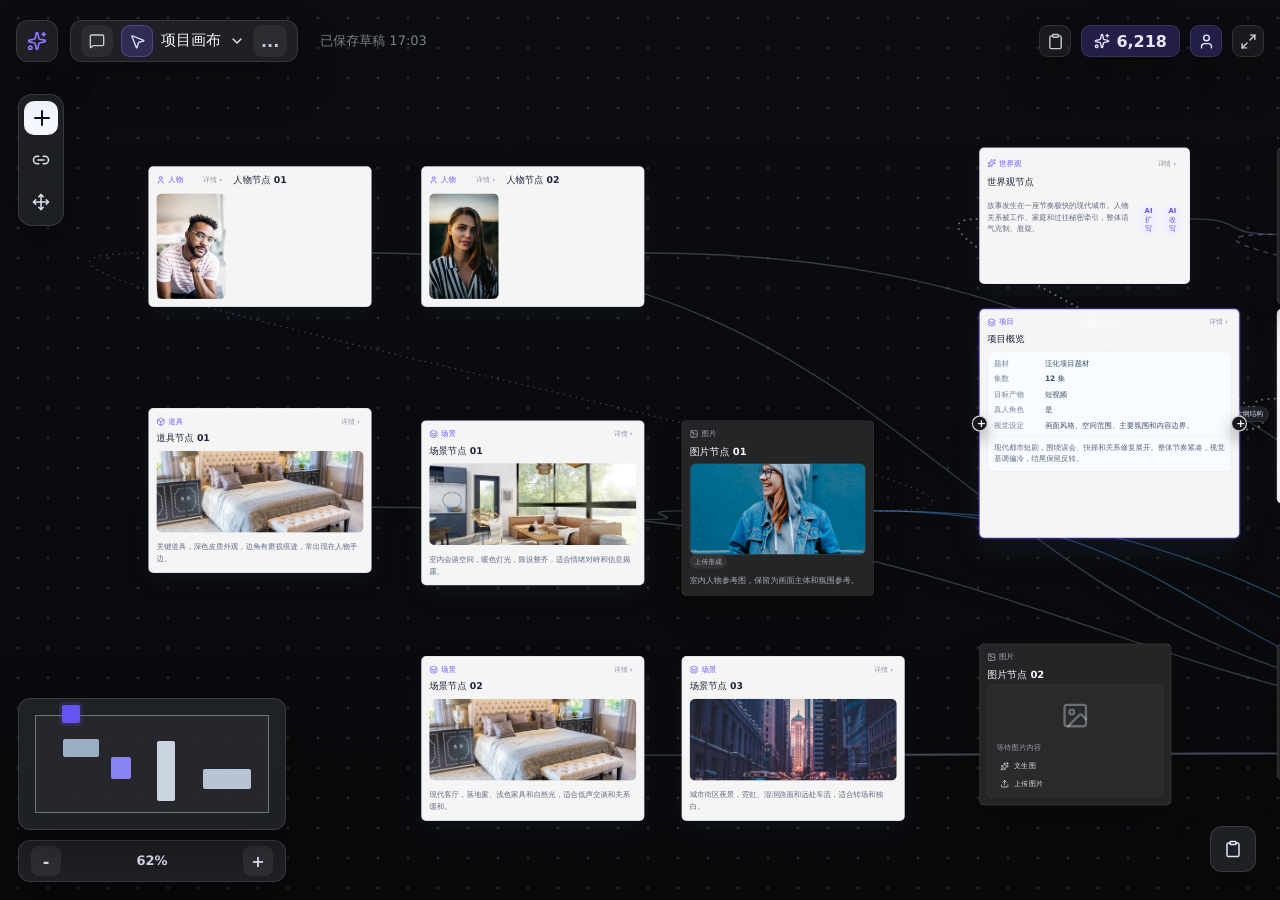
==== commit 3cb09fbb: "Update canvas team lock demo" ====
--- a/index.html
+++ b/index.html
@@ -5,8 +5,8 @@
     <meta name="viewport" content="width=device-width, initial-scale=1.0" />
     <title>画布 2 期 · React 工作台原型</title>
     <meta name="description" content="画布 2 期高保真 React 原型" />
-    <script type="module" crossorigin src="./assets/main-MZkLMHTR.js"></script>
-    <link rel="stylesheet" crossorigin href="./assets/main-CMTQ8m53.css">
+    <script type="module" crossorigin src="./assets/main-B_G5gNYc.js"></script>
+    <link rel="stylesheet" crossorigin href="./assets/main-Do5ETeZs.css">
   </head>
   <body>
     <div id="root"></div>
--- a/assets/main-Do5ETeZs.css
+++ b/assets/main-Do5ETeZs.css
@@ -0,0 +1 @@
+:root{color:#172033;background:#f4f8ff;font-family:Inter,PingFang SC,Microsoft YaHei,system-ui,-apple-system,sans-serif;font-synthesis:none;text-rendering:geometricPrecision;-webkit-font-smoothing:antialiased}*{box-sizing:border-box}body{margin:0;overflow:hidden}button,textarea{font:inherit}button{border:0;cursor:pointer}.app-shell{width:100vw;height:100vh;background:radial-gradient(circle at 20px 20px,rgba(126,150,184,.18) 1.5px,transparent 2px) 0 0 / 34px 34px,linear-gradient(180deg,#f9fbff,#f4f8ff 52%,#eef5ff);overflow:hidden}.node-sidebar{position:fixed;z-index:60;inset:0 auto 0 0;width:256px;display:flex;flex-direction:column;padding:14px 12px;color:#dbe5f3;background:#171c26f5;border-right:1px solid rgba(255,255,255,.08);box-shadow:18px 0 42px #1b233129}.sidebar-head{display:flex;align-items:center;gap:10px;min-height:46px}.sidebar-logo{display:grid;place-items:center;width:36px;height:36px;border-radius:10px;color:#fff;background:linear-gradient(135deg,#8a6aff,#4f8bf5)}.sidebar-head strong,.sidebar-head span{display:block}.sidebar-head strong{color:#fff;font-size:14px}.sidebar-head span{margin-top:2px;color:#8996ac;font-size:12px}.sidebar-tabs{display:grid;grid-template-columns:1fr 1fr;gap:6px;margin:12px 0;padding:4px;border-radius:10px;background:#ffffff0f}.sidebar-tabs button{height:30px;border-radius:8px;color:#aeb9cc;background:transparent;font-weight:800}.sidebar-tabs button.active{color:#fff;background:#ffffff21}.sidebar-filter{display:flex;align-items:center;gap:8px;height:34px;color:#8996ac;font-size:12px}.sidebar-filter span{flex:1;font-weight:800}.sidebar-filter button{display:grid;place-items:center;min-width:28px;height:28px;border-radius:8px;color:#cbd5e1;background:#ffffff0f;font-size:12px;font-weight:800}.node-list{display:grid;gap:4px;min-height:0;overflow:auto;padding:6px 0}.node-list-group{display:grid;gap:4px;padding:6px 0 10px;border-bottom:1px solid rgba(255,255,255,.08)}.node-list-group:last-child{border-bottom:0}.node-list-group header{display:flex;align-items:center;justify-content:space-between;gap:8px;min-height:26px;padding:0 8px;color:#7f8ba2}.node-list-group header strong{color:#d8e2f0;font-size:12px}.node-list-group header small{min-width:0;overflow:hidden;white-space:nowrap;text-overflow:ellipsis;font-size:11px}.node-list button{display:flex;align-items:center;gap:9px;min-height:38px;padding:0 10px;border-radius:9px;color:#cbd5e1;background:transparent;text-align:left;font-size:13px;font-weight:800}.node-list button span{min-width:0;overflow:hidden;white-space:nowrap;text-overflow:ellipsis}.node-list button:hover{background:#ffffff14}.node-list button.active{color:#fff;background:#685cff47}.sidebar-foot{margin-top:auto;padding:12px 4px 4px;color:#8996ac;font-size:12px;text-align:right}.top-bar{position:fixed;z-index:50;top:16px;left:274px;right:18px;height:46px;display:flex;align-items:center;gap:12px;pointer-events:none}.brand-mark,.top-actions button,.project-switcher,.saved-state{pointer-events:auto}.brand-mark{display:grid;place-items:center;width:42px;height:42px;border-radius:12px;color:#7758ff;background:#ffffffe6;border:1px solid rgba(203,213,229,.86);box-shadow:0 12px 30px #5d759a1f}.project-switcher{display:flex;align-items:center;gap:8px;height:42px;padding:4px 10px;border-radius:12px;color:#23324c;background:#ffffffeb;border:1px solid rgba(203,213,229,.95);box-shadow:0 12px 30px #526a8f1a}.project-switcher strong{max-width:280px;white-space:nowrap;overflow:hidden;text-overflow:ellipsis;font-size:15px;font-weight:700}.project-switcher button,.top-actions button{display:grid;place-items:center;height:32px;min-width:32px;border-radius:9px;color:#64748b;background:#f8fbff}.project-switcher .canvas-active{color:#5f48ed;background:#eef0ff;box-shadow:inset 0 0 0 1px #d6dcff}.project-switcher .more{padding:0 8px;font-weight:700}.saved-state{padding:0 10px;color:#91a0b8;font-size:13px}.top-actions{margin-left:auto;display:flex;align-items:center;gap:10px;pointer-events:auto}.top-actions button{background:#fffffff0;border:1px solid rgba(203,213,229,.9);box-shadow:0 12px 26px #526a8f1a}.top-actions .credit{display:flex;gap:6px;min-width:92px;padding:0 12px;color:#7659f6;font-weight:700}.top-actions .avatar{color:#fff;background:linear-gradient(135deg,#8a6aff,#6d48ec)}.canvas-shell{position:fixed;inset:0;overflow:auto}.canvas-world{position:relative;margin:96px 0 0 336px}.create-button{position:fixed;z-index:40;left:282px;top:114px;display:grid;place-items:center;width:48px;height:48px;border-radius:14px;color:#fff;background:#3076e5;box-shadow:0 18px 38px #3076e547}.edge-layer,.edge-actions{position:absolute;inset:0;overflow:visible}.edge-layer{z-index:1;pointer-events:none}.edge-actions{z-index:8;pointer-events:none}.edge-path{fill:none;stroke:#93a5c4;stroke-width:2.1;opacity:.68;filter:drop-shadow(0 6px 12px rgba(84,99,127,.12))}.edge-path.context{stroke:#86a0c5}.edge-path.prompt{stroke:#7f8cff;stroke-dasharray:8 8}.edge-path.reference{stroke:#5fa8ff}.edge-path.object-link{stroke:#a98cff;stroke-dasharray:2 8}.edge-path.video-reference{stroke:#5fa8ff;stroke-dasharray:10 6}.edge-path.audio{stroke:#56b8bd;stroke-dasharray:5 7}.edge-path.compose{stroke:#557ee8;stroke-width:3}.edge-path.structure{stroke:#96a3b8;stroke-dasharray:3 7}.edge-path.is-related{opacity:1;stroke-width:3}.edge-chip{position:absolute;display:inline-flex;align-items:center;gap:6px;transform:translate(-50%,-50%);pointer-events:none;opacity:0;transition:opacity .14s ease}.edge-chip.is-related{opacity:1}.edge-chip span{max-width:128px;padding:4px 8px;border-radius:999px;color:#42536d;background:#fffffff0;border:1px solid #c8d5ea;box-shadow:0 10px 24px #4f699124;font-size:11px;font-weight:800;overflow:hidden;white-space:nowrap;text-overflow:ellipsis}.edge-action{position:static;display:grid;place-items:center;width:22px;height:22px;margin:0;border-radius:999px;color:#52709a;background:#fffffff5;border:1px solid #c8d5ea;box-shadow:0 10px 24px #4f699124;pointer-events:auto;opacity:0;transition:opacity .15s ease,transform .15s ease}.canvas-world:hover .edge-action{opacity:1}.edge-action:hover{transform:scale(1.12);color:#e25050}.canvas-node{position:absolute;z-index:10;min-height:218px;padding:14px;border-radius:12px;background:#fffffff5;border:1px solid rgba(203,213,229,.95);box-shadow:0 18px 40px #576b8b21;cursor:grab;-webkit-user-select:none;user-select:none;transition:box-shadow .18s ease,transform .18s ease,border-color .18s ease}.canvas-node:active{cursor:grabbing}.canvas-node.locked{cursor:not-allowed}.canvas-node:hover{transform:translateY(-1px);box-shadow:0 24px 50px #576b8b2e}.canvas-node.selected{border-color:#6a5cff;box-shadow:0 0 0 2px #6a5cff29,0 24px 58px #576b8b33}.canvas-node.text{min-height:250px}.canvas-node.text.editing{background:#151617;border-color:#ffffffb8;box-shadow:0 0 0 2px #ffffff29,0 24px 58px #1b202b42}.canvas-node.text.editing header,.canvas-node.text.editing h3,.canvas-node.text.editing .node-type{color:#edf2f7}.canvas-node.text.editing .node-meta span{color:#c7d2e3;background:#ffffff1a}.canvas-node.connecting{border-color:#3076e5;box-shadow:0 0 0 3px #3076e52e,0 24px 58px #576b8b33}.canvas-node header{display:flex;align-items:center;justify-content:space-between;gap:10px;color:#5e6d86;font-size:12px;font-weight:700}.node-type{display:flex;align-items:center;gap:5px;color:#5e54e8}.canvas-node header button{color:#9ba8bb;background:transparent;font-size:12px}.canvas-node h3{margin:10px 0 7px;color:#172033;font-size:17px;line-height:1.2;font-weight:800;letter-spacing:0}.canvas-node p{margin:0;color:#59677f;font-size:13px;line-height:1.62;white-space:pre-wrap}.text-body{min-height:96px}.text-node-toolbar{position:absolute;z-index:20;left:10px;top:-48px;display:flex;align-items:center;gap:6px;height:38px;padding:4px;border-radius:11px;color:#eef4ff;background:#1e2128f0;border:1px solid rgba(255,255,255,.12);box-shadow:0 18px 44px #1f293738}.text-node-toolbar.rich{left:50%;top:-58px;height:44px;transform:translate(-50%);padding:5px 8px;border-radius:12px}.text-node-toolbar button{display:inline-flex;align-items:center;gap:5px;height:30px;min-width:30px;padding:0 9px;border-radius:8px;color:#eef4ff;background:transparent;font-size:12px;font-weight:800}.text-node-toolbar button:hover{background:#ffffff1f}.text-node-toolbar.rich button{justify-content:center;color:#d5d9e1}.text-node-toolbar.rich button:nth-child(2),.text-node-toolbar.rich button:nth-child(3),.text-node-toolbar.rich button:nth-child(4){font-family:ui-sans-serif,system-ui,sans-serif;font-size:13px}.text-node-toolbar .tone-dot span{display:block;width:12px;height:12px;border-radius:999px;background:linear-gradient(135deg,#ef4444,#111827)}.video-node-toolbar{position:absolute;z-index:22;left:50%;top:-50px;display:flex;align-items:center;min-height:38px;padding:4px;transform:translate(-50%);border-radius:11px;color:#eef4ff;background:#1e2128f0;border:1px solid rgba(255,255,255,.12);box-shadow:0 18px 44px #1f293738}.video-node-toolbar button{display:inline-flex;align-items:center;gap:6px;height:30px;padding:0 12px;border-radius:8px;color:#eef4ff;background:transparent;font-size:12px;font-weight:800}.video-node-toolbar button:hover{background:#ffffff1f}.text-node-editor{width:100%;min-height:150px;resize:vertical;outline:none;padding:12px 13px;border-radius:10px;color:#fff;background:#202223;border:1px solid rgba(255,255,255,.22);box-shadow:inset 0 1px 2px #0000001f;font-size:18px;line-height:1.58;font-weight:650}.text-node-editor:focus{border-color:#fff9;background:#202223}.canvas-node small{display:inline-flex;margin-top:12px;padding:5px 10px;border-radius:999px;color:#725df4;background:#f0efff;font-size:12px;font-weight:700}.node-meta{display:flex;flex-wrap:wrap;gap:6px;margin:0 0 10px}.node-meta span{display:inline-flex;align-items:center;min-height:22px;padding:3px 8px;border-radius:999px;color:#6c7890;background:#f3f6fb;font-size:11px;font-weight:700}.node-image{display:block;width:100%;height:148px;margin-top:10px;object-fit:cover;border-radius:10px;background:#edf2f8}.character .node-image{float:left;width:96px;height:172px;margin:10px 14px 8px 0}.scene .node-image,.prop .node-image{height:160px}.project{min-height:460px}.project h3{font-size:18px}.project p{font-size:13px;line-height:1.72}.outline,.script,.shot,.world{min-height:236px}.script{background:#fffffffa}.image{min-height:292px}.video{min-height:208px}.audio-preview{display:flex;align-items:center;justify-content:center;gap:9px;height:82px;margin:12px 0;color:#3c8ff3;border-radius:10px;background:linear-gradient(135deg,#e7f8ff,#f1fff6)}.audio-preview span{width:4px;height:36px;border-radius:999px;background:#61a5ff}.audio-preview span:nth-child(3){height:54px}.audio-preview span:nth-child(4){height:70px}.compose-preview{display:grid;gap:8px;margin:12px 0}.structure-preview{display:grid;gap:7px;margin:12px 0 10px}.structure-preview span{display:flex;align-items:center;min-height:34px;padding:0 11px;border-radius:8px;color:#465873;background:#f3f7fc;border:1px solid #e0e8f3;font-size:13px;font-weight:700}.compose-preview span{padding:10px 12px;border-radius:8px;color:#465873;background:#f3f7fc;border:1px solid #e0e8f3;font-size:13px;font-weight:700}.port{position:absolute;top:calc(50% - 8px);width:16px;height:16px;cursor:crosshair;border-radius:50%;background:#fff;border:2px solid #9cb0ce;box-shadow:0 6px 12px #536a8c2e}.port:after{content:"";position:absolute;inset:4px;border-radius:50%;background:#6f7f98}.port.in{left:-8px}.port.out{right:-8px}.port:hover{border-color:#5d54f2}.port:hover:after{background:#5d54f2}.agent-panel{position:absolute;z-index:35;width:580px;min-height:210px;padding:16px;border-radius:16px;background:#fffffffa;border:1px solid rgba(203,213,229,.96);box-shadow:0 28px 72px #3a4e702e}.agent-anchor{position:absolute;top:-8px;left:50%;width:16px;height:16px;transform:rotate(45deg);background:#fff;border-left:1px solid rgba(203,213,229,.96);border-top:1px solid rgba(203,213,229,.96)}.agent-input-box{min-height:96px;margin-bottom:12px;padding:2px 0 4px}.agent-inline-mentions{display:flex;flex-wrap:wrap;gap:7px;margin-bottom:8px}.agent-inline-mentions span{display:inline-flex;align-items:center;gap:6px;max-width:142px;min-height:26px;padding:0 9px 0 6px;border-radius:8px;color:#244d8f;background:#eaf2ff;border:1px solid #c9dcff;font-size:12px;font-weight:800;overflow:hidden;white-space:nowrap;text-overflow:ellipsis}.agent-inline-mentions img{flex:0 0 auto;width:18px;height:18px;border-radius:5px;object-fit:cover;background:#ffffff1f}.agent-panel textarea{width:100%;height:82px;resize:none;outline:none;border:0;color:#25344c;background:transparent;font-size:15px;line-height:1.55}.agent-panel textarea::placeholder{color:#98a5b8}.agent-rule-note{margin:8px 0 0;color:#6d7d95;font-size:12px;line-height:1.45}.agent-quick-actions{display:flex;flex-wrap:wrap;gap:8px;margin:0 0 12px}.agent-quick-actions:empty{display:none}.agent-quick-actions button{min-height:28px;padding:0 10px;border-radius:999px;color:#52637e;background:#f2f6fb;border:1px solid #dce6f3;font-size:12px;font-weight:700}.agent-quick-actions button:hover{color:#4d46e8;background:#efefff;border-color:#cfcfff}.agent-panel footer{display:flex;align-items:center;gap:9px;padding-top:2px}.agent-panel footer button{display:inline-flex;align-items:center;gap:7px;min-height:36px;padding:0 13px;border-radius:999px;font-size:13px;font-weight:800}.agent-upload{width:38px;padding:0;justify-content:center;color:#52637e;background:#f8fbff;border:1px solid #dce6f3}.agent-upload:hover{color:#4d46e8;border-color:#c8d6ff;background:#f1f4ff}.agent-mode{color:#4d46e8;background:#f0efff}.model-pref{color:#52637e;background:#f3f6fb;border:1px solid #dce6f3}.send{margin-left:auto;width:38px;justify-content:center;color:#fff;background:#111827}.model-drawer{position:fixed;z-index:80;left:50%;bottom:42px;display:grid;grid-template-columns:190px 1fr;width:min(860px,calc(100vw - 48px));min-height:382px;overflow:hidden;transform:translate(-50%);border-radius:16px;background:#fffffffa;border:1px solid #c9d7ea;box-shadow:0 36px 90px #3d53763d}.model-drawer nav{display:grid;align-content:start;gap:10px;padding:22px 16px;background:#f3f7fc;border-right:1px solid #d7e1ef}.model-drawer nav button{height:44px;border-radius:9px;color:#52637e;background:transparent;text-align:left;padding:0 14px;font-weight:800}.model-drawer nav button.active{color:#245feb;background:#fff;box-shadow:inset 0 0 0 2px #222}.model-drawer section{position:relative;padding:22px 28px 24px}.drawer-close{position:absolute;right:18px;top:16px;display:grid;place-items:center;width:32px;height:32px;border-radius:9px;color:#64748b;background:#f2f6fb}.model-drawer h2{margin:0 0 6px;font-size:19px}.model-drawer p{margin:0 42px 18px 0;color:#61708a;font-size:13px;line-height:1.5}.model-list{display:grid;grid-template-columns:repeat(2,minmax(160px,1fr));gap:10px;margin-bottom:18px}.model-list button,.param-row button{min-height:38px;padding:0 14px;border-radius:9px;color:#52637e;background:#f1f6fb;border:1px solid #d8e3f2;font-weight:800}.model-list button.selected,.param-row button.selected{color:#fff;background:#2f76e5;border-color:#2f76e5}.param-list{display:grid;gap:12px}.param-row{display:grid;grid-template-columns:116px 1fr;gap:14px;align-items:center;padding:12px;border-radius:12px;background:#fbfdff;border:1px solid #e0e8f3}.param-row label{color:#34455f;font-size:13px;font-weight:800}.param-row div{display:flex;flex-wrap:wrap;gap:8px}.no-param{padding:18px;border-radius:12px;color:#52637e;background:#f4f8fd;border:1px solid #dce6f3;font-weight:700}.floating-menu{position:fixed;z-index:100;min-width:244px;padding:10px;border-radius:14px;background:#2a2c30f0;border:1px solid rgba(255,255,255,.1);box-shadow:0 28px 72px #151b265c;color:#fff}.floating-menu strong,.floating-menu small{display:block;padding:8px 10px;color:#d8dce5;font-size:12px}.floating-menu button{display:flex;align-items:center;gap:12px;width:100%;min-height:38px;padding:0 10px;border-radius:8px;color:#f4f6fb;background:transparent;text-align:left;font-weight:700}.floating-menu button:hover{background:#ffffff1a}.floating-menu button:disabled{opacity:.42;cursor:not-allowed}.floating-menu button:disabled:hover{background:transparent}.floating-menu button span{margin-left:auto;color:#bfc5d1;font-family:ui-monospace,SFMono-Regular,Menlo,Consolas,monospace}.floating-menu button.danger{color:#ffb7b7}.floating-menu hr{border:0;height:1px;margin:8px -10px;background:#ffffff1f}.rule-list{display:grid;gap:6px;min-width:310px;padding:4px 4px 8px}.rule-list span{display:block;padding:8px 10px;border-radius:8px;color:#edf2fb;background:#ffffff0f;border:1px solid rgba(255,255,255,.08);font-size:12px;font-weight:700}.menu-grid{display:grid;grid-template-columns:repeat(2,minmax(0,1fr));gap:6px}.menu-grid button{min-height:42px;background:#ffffff0f}.menu-grid.upload button{color:#cfddff}.minimap{position:fixed;z-index:40;left:278px;bottom:22px;display:grid;gap:10px}.mini-canvas{position:relative;width:268px;height:132px;border-radius:12px;background:#ffffffd1;border:1px solid rgba(203,213,229,.95);box-shadow:0 18px 42px #445d8124}.mini-canvas:before{content:"";position:absolute;inset:16px;border:1px solid #9fb0c9;background:#f7f9fc}.mini-node,.mini-selected{position:absolute;display:block;border-radius:2px}.mini-node.a{left:44px;top:40px;width:36px;height:18px;background:#9caec6}.mini-node.b{left:92px;top:58px;width:20px;height:22px;background:#8983f4}.mini-node.c{left:138px;top:42px;width:18px;height:60px;background:#cbd5e1}.mini-node.d{left:184px;top:70px;width:48px;height:20px;background:#b8c4d3}.mini-selected{width:18px;height:18px;margin:-9px 0 0 -9px;background:#6554f2;box-shadow:0 0 0 3px #6554f22e}.zoom{display:flex;align-items:center;gap:8px;width:268px;height:42px;padding:0 12px;border-radius:12px;background:#ffffffeb;border:1px solid rgba(203,213,229,.95);box-shadow:0 12px 32px #445d811f}.zoom button{display:grid;place-items:center;width:30px;height:30px;border-radius:8px;color:#60708c;background:#f2f6fb;font-weight:900}.zoom strong{flex:1;text-align:center;color:#60708c;font-size:13px}.corner-calendar{position:fixed;right:24px;bottom:28px;display:grid;place-items:center;width:46px;height:46px;border-radius:12px;color:#6f59f5;background:#fffffff5;border:1px solid rgba(203,213,229,.95);box-shadow:0 12px 32px #445d8126}.toast{position:fixed;z-index:120;left:50%;top:74px;transform:translate(-50%);max-width:720px;padding:10px 16px;border-radius:999px;color:#36455c;background:#fffffff5;border:1px solid rgba(203,213,229,.95);box-shadow:0 16px 42px #445d8129;font-size:13px;font-weight:700}@media(max-width:900px){.top-bar{right:10px;left:86px}.node-sidebar{width:72px;padding:12px 8px}.sidebar-head div:not(.sidebar-logo),.sidebar-tabs,.sidebar-filter,.sidebar-foot,.node-list button span{display:none}.node-list button{justify-content:center;padding:0}.saved-state{display:none}.project-switcher strong{max-width:138px}.canvas-world{margin-left:86px}.create-button{left:18px}.minimap{left:86px}.agent-panel{width:420px}.model-drawer{grid-template-columns:1fr;bottom:20px}.model-drawer nav{grid-template-columns:repeat(3,1fr);display:grid;border-right:0;border-bottom:1px solid #d7e1ef}}:root{color:#e8ecf4;background:#08090b}.app-shell{background:radial-gradient(circle at 18px 18px,rgba(152,161,176,.18) 1.2px,transparent 1.8px) 0 0 / 30px 30px,linear-gradient(180deg,#0c0d10,#08090b)}.node-sidebar{display:none}.top-bar{left:16px;right:16px;top:18px}.brand-mark,.project-switcher,.top-actions button{color:#e9edf6;background:#222429e0;border-color:#ffffff1a;box-shadow:0 18px 42px #00000047;-webkit-backdrop-filter:blur(18px);backdrop-filter:blur(18px)}.brand-mark{color:#8f78ff}.project-switcher strong{color:#f5f7fb}.project-switcher button,.top-actions button{color:#c7cdd8;background:#ffffff0f}.project-switcher .canvas-active{color:#dcd6ff;background:#735bff38;box-shadow:inset 0 0 0 1px #8e7aff52}.saved-state{color:#d3dae88f}.top-actions .credit,.top-actions .avatar{color:#ebe8ff;background:#735bff3d}.canvas-world{margin:98px 0 0 74px}.edge-path{stroke:#b8c0cdb8;stroke-width:2.2;opacity:.42;filter:drop-shadow(0 8px 18px rgba(0,0,0,.42))}.edge-path.context{stroke:#91a4bebd}.edge-path.prompt{stroke:#aea5ffd1}.edge-path.reference{stroke:#59a9ffdb}.edge-path.object-link{stroke:#af90ffe6;stroke-dasharray:2 8}.edge-path.video-reference{stroke:#59a9ffe0;stroke-dasharray:10 6}.edge-path.audio{stroke:#53c0b8d6;stroke-dasharray:5 7}.edge-path.compose{stroke:#3f7cf3;stroke-width:3.2}.edge-path.structure{stroke:#a2abba9e;stroke-dasharray:3 7}.edge-path.is-related{opacity:.96;stroke-width:3}.edge-chip span{color:#dbe4f2;background:#23252af0;border-color:#ffffff1f;box-shadow:0 16px 34px #00000047}.edge-action{color:#e9edf6;background:#23252af5;border-color:#ffffff24;box-shadow:0 16px 34px #00000047}.canvas-node{min-height:192px;padding:12px;border-radius:8px;color:#e9edf6;background:#242527;border-color:#ffffff1f;box-shadow:0 22px 46px #0000003d}.canvas-node:hover{transform:translateY(-1px);border-color:#ffffff47;box-shadow:0 28px 58px #00000057}.canvas-node.selected{border-color:#9182fff0;box-shadow:0 0 0 2px #7c66ff6b,0 30px 66px #00000061}.canvas-node.legacy-node{color:#253149;background:#fffffff5;border-color:#dae2effa;box-shadow:0 14px 32px #34486e1f}.canvas-node.legacy-node:hover{border-color:#a9bbd7f2;box-shadow:0 20px 42px #34486e29}.canvas-node.legacy-node.selected{border-color:#7c66ff;box-shadow:0 0 0 2px #7c66ff2e,0 22px 46px #34486e2e}.canvas-node.project,.canvas-node.outline,.canvas-node.script,.canvas-node.segment{min-height:238px}.canvas-node.project{min-height:370px}.canvas-node.world,.canvas-node.script{min-height:220px}.canvas-node.outline{min-height:278px}.canvas-node.segment{min-height:248px}.canvas-node.shotGroup{min-height:260px}.canvas-node.connecting{border-color:#f1f5ff;box-shadow:0 0 0 2px #ffffff57,0 30px 66px #00000061}.canvas-node header{color:#e8ecf49e}.node-type{color:#d1d7e2b8}.canvas-node header button{color:#d1d7e2b8}.canvas-node h3{color:#f6f7fb;font-size:16px}.canvas-node.compose{min-height:220px;padding:22px 24px;color:#111827;background:#fff;border-color:#699effb8;border-radius:28px;box-shadow:0 24px 68px #00000057}.canvas-node.compose.selected{border-color:#2597ee;box-shadow:0 0 0 2px #2597ee70,0 28px 76px #00000061}.canvas-node.compose header{color:#5b4ce8}.canvas-node.compose .node-type{color:#5b4ce8;font-size:18px;font-weight:900}.canvas-node.compose h3{display:none}.compose-card-content{display:grid;gap:28px;margin-top:34px}.compose-thumbs{display:flex;align-items:center;gap:14px}.compose-thumb{position:relative;width:74px;height:74px;overflow:hidden;border-radius:18px;background:#111317;border:2px solid rgba(89,151,255,.82);box-shadow:inset 0 0 0 1px #ffffff47,0 8px 16px #3570c81f}.compose-thumb img{width:100%;height:100%;object-fit:cover}.compose-thumb:after{content:"";position:absolute;inset:50% 0 0;background:#ffffff29}.compose-thumb span{position:absolute;left:7px;bottom:6px;display:grid;place-items:center;width:18px;height:18px;border-radius:999px;color:#fff;background:#2563ebeb;font-size:11px;font-weight:900}.compose-thumb.empty{display:grid;place-items:center;color:#9fb2d0;background:#f3f7fc;border-style:dashed}.compose-thumb.empty span{right:6px;left:auto;background:#111827}.compose-run{justify-self:start;min-width:84px;height:48px;padding:0 24px;border-radius:999px;color:#fff;background:#111827;font-size:18px;font-weight:900;box-shadow:0 12px 28px #1118272e}.compose-run:hover{background:#1f2937}.canvas-node p{color:#dce2eeb3}.node-meta span,.canvas-node small{color:#e1e5eeb8;background:#ffffff12}.node-image{background-color:#303236;border:1px solid rgba(255,255,255,.08)}.character .node-image{height:152px}.scene .node-image,.prop .node-image{height:138px}.structure-preview span,.compose-preview span{color:#e6ebf4d1;background:#ffffff0f;border-color:#ffffff1a}.legacy-content{display:grid;gap:10px}.legacy-content header{color:#7a88a0}.legacy-content .node-type{color:#675cff}.legacy-content header button{color:#8d9ab0;font-size:11px;font-weight:700}.legacy-content h3{margin:0;color:#19243a;font-size:15px;line-height:1.25}.legacy-content p{color:#5d6b83;font-size:12px;line-height:1.58;word-break:normal;overflow-wrap:anywhere}.legacy-character p,.legacy-media-object p,.legacy-world p,.legacy-script p{display:-webkit-box;overflow:hidden;-webkit-box-orient:vertical;-webkit-line-clamp:4}.legacy-character{display:grid;grid-template-columns:112px minmax(0,1fr);gap:12px;align-items:start}.legacy-character img{width:112px;height:170px;object-fit:cover;border-radius:9px;background:#edf3fb}.legacy-script div{display:flex;flex-wrap:wrap;gap:6px;margin-top:8px}.legacy-script span,.legacy-world button,.legacy-list button{min-height:24px;padding:4px 9px;border-radius:999px;color:#6252ea;background:#f1f0ff;font-size:11px;font-weight:800}.legacy-media-object img{width:100%;height:132px;object-fit:cover;border-radius:9px;margin-bottom:10px;background:#edf3fb}.legacy-fields{display:grid;gap:8px;padding:10px;border-radius:10px;background:#f8fbff;border:1px solid #e6edf8}.legacy-fields div{display:grid;grid-template-columns:72px 1fr;gap:10px;align-items:start;color:#76849a;font-size:12px}.legacy-fields strong{color:#42516b;font-weight:700}.legacy-fields p{padding-top:8px;border-top:1px solid #e6edf8}.legacy-world div{display:flex;gap:8px;margin-top:8px}.legacy-list{display:grid;gap:8px}.legacy-list div{display:grid;grid-template-columns:24px minmax(0,1fr) auto;gap:8px;align-items:center;min-height:38px;padding:7px 9px;border-radius:9px;background:#f6f9fe;border:1px solid #e4ebf6}.legacy-list div>span{display:grid;place-items:center;width:20px;height:20px;border-radius:6px;color:#7465ff;background:#eef0ff;font-size:11px;font-weight:800}.legacy-list strong{min-width:0;overflow:hidden;color:#45536b;white-space:nowrap;text-overflow:ellipsis;font-size:12px}.segment-list div{grid-template-columns:62px minmax(0,1fr) 44px}.segment-list small{justify-content:center;margin:0;padding:3px 6px;color:#8b98ac;background:#eef3fa}.legacy-script{display:grid;gap:8px}.legacy-script>strong{color:#52617a;font-size:12px}.legacy-shots{display:grid;grid-template-columns:repeat(3,minmax(0,1fr));gap:10px}.legacy-shots article{padding:8px;border-radius:10px;background:#f7faff;border:1px solid #e3ebf7}.legacy-shots img{display:block;width:100%;height:96px;object-fit:cover;border-radius:8px;margin-bottom:8px}.legacy-shots strong,.legacy-shots span{display:block;color:#44536e;font-size:12px}.legacy-shots span{margin-top:3px;color:#7f8da3}.port{top:calc(50% - 13px);display:grid;place-items:center;width:26px;height:26px;color:#f7f9ff;background:#16181c;border:2px solid rgba(245,247,252,.82);box-shadow:0 12px 24px #0000005c;opacity:0;transition:opacity .14s ease,transform .14s ease,border-color .14s ease}.port:before{content:"+";line-height:1;font-size:18px;font-weight:700}.port:after{display:none}.port.in{left:-13px}.port.out{right:-13px}.canvas-node:hover .port,.canvas-node.selected .port,.canvas-node.connecting .port{opacity:1}.port:hover{transform:scale(1.08);border-color:#9f93ff}.text-node-toolbar,.text-node-toolbar button,.video-node-toolbar,.video-node-toolbar button{color:#eef2f8}.text-node-toolbar button:hover,.video-node-toolbar button:hover{background:#ffffff1a}.agent-panel{width:580px;color:#eef2f8;background:#1d1f24f7;border-color:#ffffff1f;box-shadow:0 28px 72px #0000006b}.agent-anchor{background:#1d1f24f7;border-color:#ffffff1f}.agent-panel textarea{color:#f2f5fb}.agent-inline-mentions span{color:#dbeafe;background:#3b82f629;border-color:#7dadff42}.agent-panel textarea::placeholder{color:#dfe5f17a}.agent-rule-note{color:#9ba5b6}.agent-quick-actions button,.agent-upload,.model-pref{color:#e8edf6;background:#ffffff12;border-color:#ffffff1f}.agent-upload:hover{color:#fff;background:#705cff38;border-color:#9182ff6b}.agent-mode{color:#edeaff;background:#705cff42}.send{color:#111827;background:#f5f7fb}.bottom-toolbar{position:fixed;z-index:45;left:50%;bottom:16px;display:flex;align-items:center;gap:12px;transform:translate(-50%);pointer-events:none}.bottom-toolbar>*{pointer-events:auto}.menu-list{display:grid;gap:4px}.menu-list.compact,.menu-list.upload{margin-bottom:2px}.menu-list button svg:first-child:not(:last-child){opacity:.9}.minimap{left:18px;bottom:18px}.mini-canvas,.zoom{background:#222429e6;border-color:#ffffff1f;box-shadow:0 18px 42px #00000047}.mini-canvas:before{border-color:#d1d7e270;background:#ffffff08}.zoom button{color:#dce3ef;background:#ffffff12}.zoom strong{color:#dce3ef}.corner-calendar{color:#dfe4ef;background:#222429e6;border-color:#ffffff1f;box-shadow:0 18px 42px #00000047}.toast{color:#e8edf6;background:#222429f5;border-color:#ffffff1f;box-shadow:0 18px 42px #00000047}.model-drawer{color:#162033}.model-drawer.text-only{grid-template-columns:190px 1fr;min-height:268px}.model-list.single{grid-template-columns:1fr;max-width:420px}.canvas-tool-rail{left:18px;top:94px;bottom:auto;flex-direction:column;gap:8px;width:46px;padding:6px;transform:none;border-radius:14px;background:#222429d1;border:1px solid rgba(255,255,255,.12);box-shadow:0 18px 42px #00000047;-webkit-backdrop-filter:blur(18px);backdrop-filter:blur(18px)}.canvas-tool-rail .create-button,.canvas-tool-rail button{position:static;display:grid;place-items:center;width:34px;height:34px;border-radius:10px;color:#dce3ef;background:transparent;box-shadow:none}.canvas-tool-rail .create-button{color:#12151b;background:#f4f7ff}.canvas-tool-rail button:hover{background:#ffffff1a}.node-empty-state{display:grid;gap:12px;min-height:174px;padding:18px 14px 12px;border-radius:8px;color:#ecf0f8d1;background:#ffffff06;border:1px solid rgba(255,255,255,.08)}.node-empty-state .empty-icon{display:grid;place-items:center;min-height:62px;color:#dee4ee5c}.node-empty-state.video .empty-icon{min-height:84px}.node-empty-state strong{color:#edf1f894;font-size:12px}.empty-try-list{display:grid;gap:9px}.empty-try-list button{display:inline-flex;align-items:center;gap:8px;color:#f5f7fce6;background:transparent;font-size:12px;font-weight:800;text-align:left}.empty-try-list button:hover{color:#fff}.agent-setting-strip{display:flex;flex-wrap:wrap;gap:9px;margin:0 0 14px}.agent-setting-strip span{display:inline-flex;align-items:center;min-height:28px;padding:0 10px;border-radius:999px;color:#ecf0f8d1;background:#ffffff12;border:1px solid rgba(255,255,255,.1);font-size:12px;font-weight:800}.agent-setting-strip span.mention{color:#dbeafe;background:#3b82f629;border-color:#7dadff42}.model-pref{max-width:274px;border-radius:12px}.model-pref span{display:grid;gap:1px;min-width:0;text-align:left}.model-pref strong,.model-pref small{min-width:0;overflow:hidden;white-space:nowrap;text-overflow:ellipsis}.model-pref small{color:#e2e8f28a;font-size:11px;font-weight:700}.model-drawer,.model-drawer.text-only{bottom:46px;display:grid;grid-template-columns:164px minmax(420px,1fr);width:min(900px,calc(100vw - 48px));min-height:420px;color:#edf2fb;background:#1c1e23fa;border-color:#ffffff24;box-shadow:0 36px 90px #0000007a}.model-drawer.text-only{width:min(660px,calc(100vw - 48px));min-height:318px}.model-drawer .model-tabs{display:grid;align-content:start;gap:10px;padding:22px 14px;background:#ffffff0b;border-right:1px solid rgba(255,255,255,.1)}.model-drawer .model-tabs button{height:42px;border-radius:9px;color:#e0e6f1b8;background:transparent;text-align:left;padding:0 12px;font-weight:800}.model-drawer .model-tabs button.active{color:#fff;background:#ffffff14;box-shadow:inset 0 0 0 1px #ffffffad}.model-drawer-body{display:grid;grid-template-columns:minmax(250px,.85fr) minmax(360px,1.15fr);min-width:0}.model-drawer.text-only .model-drawer-body{grid-template-columns:1fr}.model-column,.param-column{position:relative;min-width:0;padding:22px 24px}.param-column{border-left:1px dashed rgba(255,255,255,.16)}.drawer-kicker,.param-title span{display:block;color:#d9e0ec85;font-size:12px;font-weight:800}.model-drawer h2{color:#f7f9ff}.model-drawer p{margin-right:42px;color:#e1e7f29e}.model-list{grid-template-columns:1fr}.model-list button{display:grid;gap:3px;justify-items:start;min-height:54px;color:#ecf1f9c7;background:#ffffff0f;border-color:#ffffff1a;text-align:left}.model-list button strong{color:#f8faff}.model-list button small{color:#e1e7f280;font-size:12px}.model-list button.selected{color:#fff;background:#6f5bff2e;border-color:#8f7dffe6;box-shadow:inset 0 0 0 1px #8f7dff57}.param-title{display:grid;gap:4px;margin-bottom:14px}.param-title strong{color:#f7f9ff;font-size:16px}.param-list{gap:10px}.param-row{grid-template-columns:100px 1fr;background:#ffffff09;border-color:#ffffff1a}.param-row label{color:#ebf0f8c7}.param-row button{color:#e8eef8b8;background:#ffffff12;border-color:#ffffff1a}.param-row button.selected{color:#111827;background:#f4f7ff;border-color:#f4f7ff}
